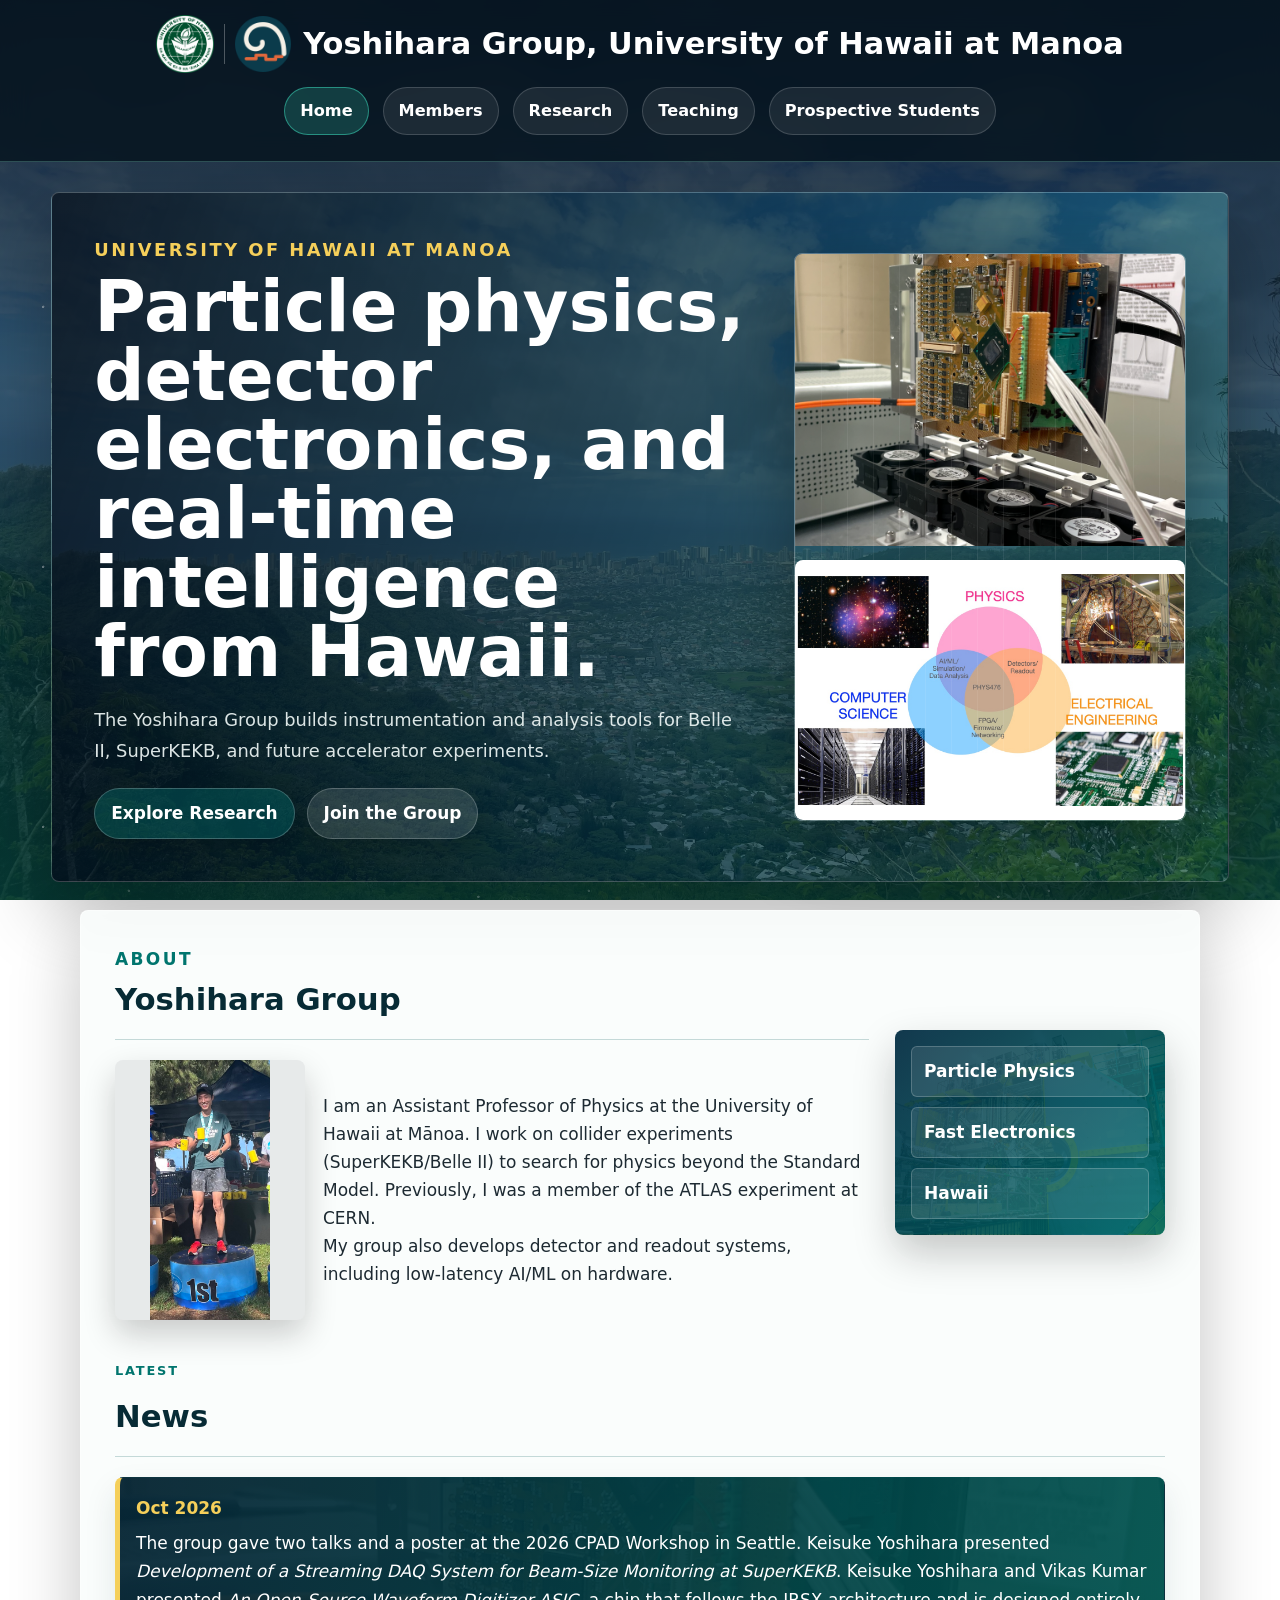
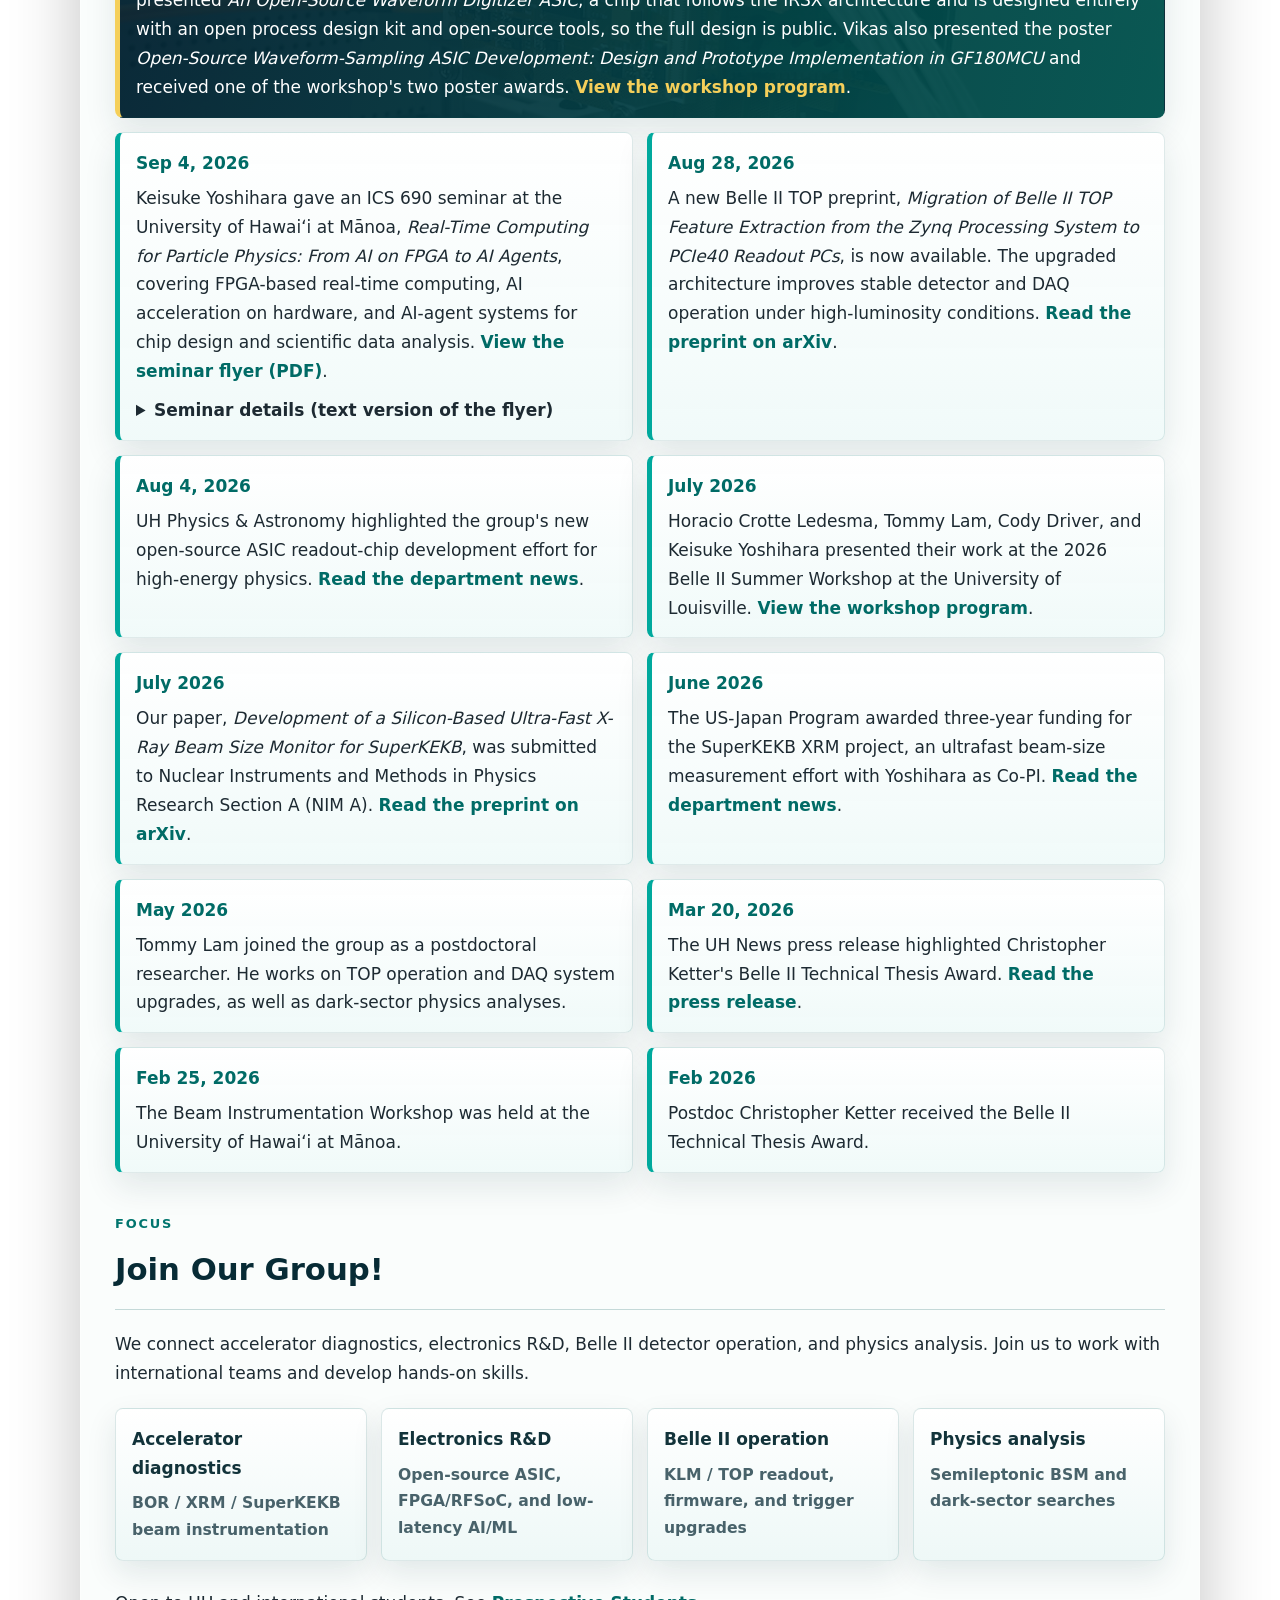
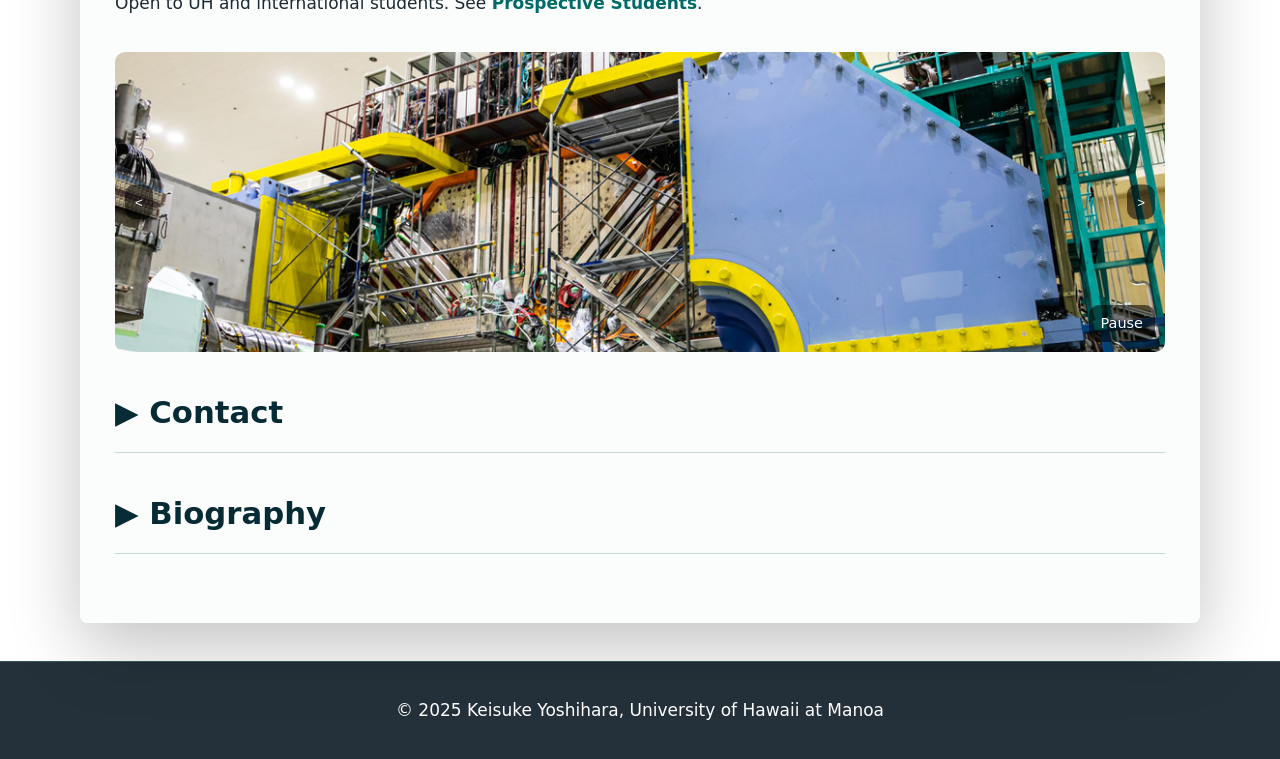
==== index.html @ 0fdafde4 "Add CPAD 2026 news: SiXRM DAQ talk, open-source ASIC talk, poster award Co-Authored-By: Claude Opus " ====
<!DOCTYPE html>
<html lang="en">
<head>
    <meta charset="UTF-8">
    <title>Yoshihara Group, University of Hawaii at Manoa</title>
    <link rel="icon" type="image/png" href="figures/yoshihara-group-logo.png">
    <link rel="stylesheet" href="style.css?v=20260901">
    <script src="script.js" defer></script>
    <meta name="viewport" content="width=device-width, initial-scale=1.0">
</head>
<body>
    <header>
        <div class="header-content">
            <div class="header-logos">
                <img src="figures/UHlogo.png" alt="University of Hawaii logo" class="logo uh-logo">
                <span class="logo-divider" aria-hidden="true"></span>
                <img src="figures/yoshihara-group-logo.png" alt="Yoshihara Group logo" class="logo group-logo">
            </div>
            <h1>Yoshihara Group, University of Hawaii at Manoa</h1>
        </div>
        <nav>
            <ul>
                <li><a href="index.html" class="active">Home</a></li>
                <li><a href="member.html">Members</a></li>
                <li><a href="research.html">Research</a></li>
                <li><a href="teaching.html">Teaching</a></li>
                <li><a href="prospective.html">Prospective Students</a></li>
            </ul>
        </nav>
    </header>

    <section class="hero">
        <div class="hero-copy">
            <p class="eyebrow">University of Hawaii at Manoa</p>
            <h2>Particle physics, detector electronics, and real-time intelligence from Hawaii.</h2>
            <p>
                The Yoshihara Group builds instrumentation and analysis tools for Belle II, SuperKEKB,
                and future accelerator experiments.
            </p>
            <div class="hero-actions">
                <a href="research.html">Explore Research</a>
                <a href="prospective.html">Join the Group</a>
            </div>
        </div>
        <div class="hero-media">
            <img src="figures/topbs.png" alt="TOP detector electronics board stack">
            <div class="hero-research-area">
                <img src="figures/research_area.jpg" alt="Research areas connecting physics, computer science, and electrical engineering">
            </div>
        </div>
    </section>

    <main>
        <!-- About Me -->
        <section id="intro" class="split-section">
            <div>
                <p class="section-kicker">About</p>
                <h2>Yoshihara Group</h2>
                <div class="about-content">
                    <img src="figures/running_photo.jpg" alt="Keisuke Yoshihara after a race in Hawaii" class="about-photo about-photo-tall">
                    <div class="about-text">
                        <p>I am an Assistant Professor of Physics at the University of Hawaii at Mānoa.
                        I work on collider experiments (SuperKEKB/Belle II) to search for physics beyond
                        the Standard Model. Previously, I was a member of the ATLAS experiment at CERN.
                        </p>
                        <p>My group also develops detector and readout systems,
                        including low-latency AI/ML on hardware.
                        </p>
                    </div>
                </div>
            </div>
            <div class="signal-panel">
                <span>Particle Physics</span>
                <span>Fast Electronics</span>
                <span>Hawaii</span>
            </div>
        </section>

	<!-- News -->
	<section id="news" class="feature-section">
	    <p class="section-kicker">Latest</p>
	    <h2>News</h2>
	    <ul class="news-list">
		<li>
		    <span class="news-date">Oct 2026</span>
		    The group gave two talks and a poster at the 2026 CPAD Workshop in Seattle. Keisuke Yoshihara presented <em>Development of a Streaming DAQ System for Beam-Size Monitoring at SuperKEKB</em>. Keisuke Yoshihara and Vikas Kumar presented <em>An Open-Source Waveform Digitizer ASIC</em>, a chip that follows the IRSX architecture and is designed entirely with an open process design kit and open-source tools, so the full design is public. Vikas also presented the poster <em>Open-Source Waveform-Sampling ASIC Development: Design and Prototype Implementation in GF180MCU</em> and received one of the workshop's two poster awards.
		    <a href="https://indico.global/event/17230/" target="_blank" rel="noopener">View the workshop program</a>.
		</li>
		<li>
		    <span class="news-date">Sep 4, 2026</span>
		    Keisuke Yoshihara gave an ICS 690 seminar at the University of Hawaiʻi at Mānoa, <em>Real-Time Computing for Particle Physics: From AI on FPGA to AI Agents</em>, covering FPGA-based real-time computing, AI acceleration on hardware, and AI-agent systems for chip design and scientific data analysis.
		    <a href="documents/ICS690_Seminar_Flyer_20260904.pdf">View the seminar flyer (PDF)</a>.
		    <details class="text-version">
		        <summary>Seminar details (text version of the flyer)</summary>
		        <p><strong>ICS 690 Seminar, Information &amp; Computer Sciences</strong><br>
		        Friday, September 4, 2026, 12:30&ndash;1:30 PM, AgSci 220</p>
		        <p><strong>Speaker:</strong> Keisuke Yoshihara, Assistant Professor, Physics &amp; Astronomy, University of Hawaiʻi at Mānoa. Ph.D., University of Tokyo. Currently working on SuperKEKB/Belle II; previously worked on the LHC-ATLAS experiment at CERN.</p>
		        <p><strong>Abstract:</strong> Modern particle physics experiments are among the world&rsquo;s most demanding computing systems, processing enormous data streams in real time. Experiments such as Belle II require detector information to be analyzed within only a few microseconds for event triggering and data acquisition. This seminar introduces the computing challenges behind modern collider experiments and presents recent developments in FPGA-based real-time computing, AI acceleration on hardware, and AI-agent systems for chip design and scientific data analysis. The talk will also highlight opportunities for interdisciplinary collaboration between computer science and experimental physics through research and education at UH.</p>
		        <p><strong>Research themes:</strong> real-time systems, FPGA acceleration, AI agents, scientific data.</p>
		    </details>
		</li>
		<li>
		    <span class="news-date">Aug 28, 2026</span>
		    A new Belle II TOP preprint, <em>Migration of Belle II TOP Feature Extraction from the Zynq Processing System to PCIe40 Readout PCs</em>, is now available. The upgraded architecture improves stable detector and DAQ operation under high-luminosity conditions.
		    <a href="https://arxiv.org/abs/2608.27814" target="_blank" rel="noopener">Read the preprint on arXiv</a>.
		</li>
		<li>
		    <span class="news-date">Aug 4, 2026</span>
		    UH Physics &amp; Astronomy highlighted the group's new open-source ASIC readout-chip development effort for high-energy physics.
		    <a href="https://www.phys.hawaii.edu/professor-keisuke-yoshihara-launches-open-source-asic-readout-chip-development-effort-for-high-energy-physics/">Read the department news</a>.
		</li>
		<li>
		    <span class="news-date">July 2026</span>
		    Horacio Crotte Ledesma, Tommy Lam, Cody Driver, and Keisuke Yoshihara presented their work at the 2026 Belle II Summer Workshop at the University of Louisville.
		    <a href="https://indico.belle2.org/event/17870/">View the workshop program</a>.
		</li>
		<li>
		    <span class="news-date">July 2026</span>
		    Our paper, <em>Development of a Silicon-Based Ultra-Fast X-Ray Beam Size Monitor for SuperKEKB</em>, was submitted to Nuclear Instruments and Methods in Physics Research Section A (NIM A).
		    <a href="https://arxiv.org/abs/2607.08205v1">Read the preprint on arXiv</a>.
		</li>
		<!--
		<li>
		    <span class="news-date">May 2026</span>
		    The group received research funding for open-source ASIC R&amp;D in FY2026.
		</li>
		-->
		<li>
		    <span class="news-date">June 2026</span>
		    The US-Japan Program awarded three-year funding for the SuperKEKB XRM project, an ultrafast beam-size measurement effort with Yoshihara as Co-PI.
		    <a href="https://www.phys.hawaii.edu/uhm-physicists-contribute-to-us-japan-project-to-advance-accelerator-diagnostics/">Read the department news</a>.
		</li>
		<li>
		    <span class="news-date">May 2026</span>
		    Tommy Lam joined the group as a postdoctoral researcher. He works on TOP operation and DAQ system upgrades, as well as dark-sector physics analyses.
		</li>
		<li>
		    <span class="news-date">Mar 20, 2026</span>
		    The UH News press release highlighted Christopher Ketter's Belle II Technical Thesis Award.
		    <a href="https://www.hawaii.edu/news/2026/03/20/ketter-physics-honor/">Read the press release</a>.
		</li>
		<li>
		    <span class="news-date">Feb 25, 2026</span>
		    The Beam Instrumentation Workshop was held at the University of Hawaiʻi at Mānoa.
		</li>
		<li>
		    <span class="news-date">Feb 2026</span>
		    Postdoc Christopher Ketter received the Belle II Technical Thesis Award.
		</li>
	    </ul>
	</section>

        <!-- Lab Overview -->
        <section id="lab-overview" class="feature-section">
            <p class="section-kicker">Focus</p>
            <h2>Join Our Group!</h2>
            <p>We connect accelerator diagnostics, electronics R&amp;D, Belle II detector operation,
            and physics analysis. Join us to work with international teams and develop hands-on skills.
            </p>
            <ul class="focus-grid">
                <li><strong>Accelerator diagnostics</strong><span>BOR / XRM / SuperKEKB beam instrumentation</span></li>
                <li><strong>Electronics R&amp;D</strong><span>Open-source ASIC, FPGA/RFSoC, and low-latency AI/ML</span></li>
                <li><strong>Belle II operation</strong><span>KLM / TOP readout, firmware, and trigger upgrades</span></li>
                <li><strong>Physics analysis</strong><span>Semileptonic BSM and dark-sector searches</span></li>
            </ul>
            <p>
                Open to UH and international students. See <a href="prospective.html">Prospective Students</a>.
            </p>
        </section>

        <!-- Carousel (optional, for visual appeal) -->
        <div class="carousel">
            <button type="button" class="arrow-left" aria-label="Previous image"><span aria-hidden="true">&lt;</span></button>
            <img src="figures/belle2.jpeg" alt="Belle II Detector" class="carousel-img active">
            <img src="figures/collimator.jpeg" alt="Beam Collimator at SuperKEKB" class="carousel-img">
            <img src="figures/topbs.png" alt="TOP Detector Board-Stack" class="carousel-img">
            <button type="button" class="arrow-right" aria-label="Next image"><span aria-hidden="true">&gt;</span></button>
            <button type="button" class="carousel-pause" aria-label="Pause slideshow">Pause</button>
        </div>

        <!-- Contact -->
        <section id="contact">
            <h2><button type="button" class="section-toggle" aria-expanded="false" aria-controls="contact-content" onclick="toggleSection('contact-content', this)"><span class="toggle-arrow" aria-hidden="true">▶</span> Contact</button></h2>
            <div id="contact-content" style="display: none;">
                <ul>
                    <li>Email: kyoshiha _at_ hawaii.edu</li>
                    <li>Office: 2505 Correa Rd, WAT229, Honolulu, HI 96822</li>
                    <li>Phone: (808) 956 2941</li>
                </ul>
            </div>
        </section>

        <!-- Biography -->
        <section id="bio">
            <h2><button type="button" class="section-toggle" aria-expanded="false" aria-controls="bio-content" onclick="toggleSection('bio-content', this)"><span class="toggle-arrow" aria-hidden="true">▶</span> Biography</button></h2>
            <div id="bio-content" class="bio-content" style="display: none;">
                <ul>
                    <li>
                        <strong>Education:</strong>
                        <ul>
                            <li>Doctor of Philosophy, Physics, The University of Tokyo, 04/2011 - 09/2014 <br>
                                Thesis: "Measurement of the Higgs boson couplings using the WW∗ → lνlν final state."
                                <a href="https://inspirehep.net/authors/1074143">More on INSPIRE-HEP</a>
                            </li>
                        </ul>
                    </li>
                    <li>
                        <strong>Professional Experience:</strong>
                        <ul>
                            <li>・ Assistant Professor, University of Hawai’i at Mānoa, 05/2024 - present</li>
                            <li>・ Data Science Consultant, Accenture, 05/2023 - 03/2024</li>
                            <li>・ Designated Associate Professor, Nagoya University KMI, 04/2021 - 04/2023</li>
                            <li>・ Postdoctoral Fellow, Physics, Iowa State University, 10/2019 - 03/2021</li>
                            <li>・ Postdoctoral Fellow, Physics, University of Pennsylvania, 10/2014 - 09/2019</li>
                        </ul>
                    </li>
                    <li>
                        <strong>Awards:</strong>
                        <ul>
                            <li>・ ATLAS Outstanding Achievement Award, ATLAS, 01/2021</li>
                            <li>・ Young Scientist Award of the Physical Society of Japan, JPS, 03/2016</li>
                            <li>・ Incentive Award of the Japan Association of High Energy Physicists, JAHEP, 10/2015</li>
                        </ul>
                    </li>
                    <li>
                        <strong>Leadership:</strong>
                        <ul>
                            <li>・ US Belle II Level-2 Manager (TOP Detector), 07/2025 - Present</li>
                            <li>・ US Belle II Executive Committee Member, 01/2025 - Present</li>
                            <li>・ Belle II Upgrade WG Coordinator of Outer Detector Sub-group, 09/2022 - 04/2023</li>
                            <li>・ Belle II (deputy) Run Coordinator, 05/2020 - 04/2023</li>
                            <li>・ Belle II KLM (deputy) Run Coordinator, 02/2020 - 03/2021</li>
                            <li>・ ATLAS SUSY Background Forum Convener, 10/2017 - 09/2019</li>
                            <li>・ ATLAS TRT DAQ Operation Leader, 04/2017 - 03/2019</li>
                        </ul>
                    </li>
                </ul>
            </div>
        </section>

    </main>

    <footer>
        <p>&copy; 2025 Keisuke Yoshihara, University of Hawaii at Manoa</p>
    </footer>

</body>
</html>
---- style.css ----
/* =========================
   Global
========================= */
*,
*::before,
*::after {
    box-sizing: border-box;
}

body {
    font-family: -apple-system, BlinkMacSystemFont, "Segoe UI", system-ui, sans-serif;
    font-size: 17px;
    margin: 0;
    padding: 0;
    line-height: 1.7;
    background:
        linear-gradient(180deg, rgba(6, 18, 34, 0.90) 0%, rgba(7, 38, 54, 0.66) 44%, rgba(8, 67, 61, 0.82) 100%),
        url('figures/honolulu.jpg');
    background-size: cover;
    background-attachment: fixed;
    background-position: center;
    color: #1d2a32;
}

body::before {
    content: "";
    position: fixed;
    inset: 0;
    pointer-events: none;
    background-image:
        radial-gradient(circle at 12% 18%, rgba(255,255,255,0.72) 0 1px, transparent 1.5px),
        radial-gradient(circle at 74% 12%, rgba(255,255,255,0.58) 0 1px, transparent 1.5px),
        radial-gradient(circle at 92% 36%, rgba(255,255,255,0.52) 0 1px, transparent 1.5px),
        radial-gradient(circle at 28% 62%, rgba(255,255,255,0.42) 0 1px, transparent 1.5px);
    background-size: 360px 260px, 420px 320px, 520px 380px, 460px 340px;
    opacity: 0.55;
    z-index: -1;
}

header {
    background: rgba(6, 21, 31, 0.84);
    color: white;
    text-align: center;
    padding: 0.9em 4vw 1.05em;
    border-bottom: 1px solid rgba(137, 221, 205, 0.28);
    backdrop-filter: blur(14px);
}

.header-content {
    display: flex;
    align-items: center;
    justify-content: center;
    gap: 12px;
}

.header-logos {
    display: flex;
    align-items: center;
    gap: 10px;
    flex: 0 0 auto;
}

header h1 {
    margin: 0;
    font-size: clamp(1.25rem, 2.4vw, 1.9rem);
    font-weight: 680;
    letter-spacing: 0;
}

header .logo {
    width: 58px;
    height: 58px;
    object-fit: contain;
    margin-bottom: 0;
}

header .group-logo {
    width: 56px;
    height: 56px;
}

.logo-divider {
    width: 1px;
    height: 40px;
    background: rgba(255, 255, 255, 0.28);
}

/* Nav */
nav ul {
    list-style: none;
    padding: 0;
    margin: 14px 0 0 0;
    display: flex;
    justify-content: center;
    gap: 14px;
    flex-wrap: wrap;
}

nav ul li a {
    display: inline-block;
    padding: 9px 15px;
    background-color: rgba(255,255,255,0.08);
    color: white;
    text-decoration: none;
    font-weight: 650;
    border-radius: 999px;
    border: 1px solid rgba(255,255,255,0.16);
    transition: all 0.25s ease;
    font-size: 0.95em;
}

nav ul li a.active {
    background-color: rgba(59, 212, 184, 0.20);
    border-color: rgba(59, 212, 184, 0.54);
}

nav ul li a:hover {
    background-color: rgba(255,255,255,0.16);
    transform: translateY(-2px);
}

/* Main */
main {
    margin: 28px auto 38px;
    width: min(1120px, 90%);
    background-color: rgba(250, 253, 252, 0.94);
    padding: clamp(22px, 3vw, 34px);
    border-radius: 8px;
    border: 1px solid rgba(255,255,255,0.44);
    box-shadow: 0 24px 70px rgba(0, 0, 0, 0.24);
    backdrop-filter: blur(8px);
}

section {
    margin-bottom: 2.0em;
}

section h2 {
    font-size: clamp(1.35em, 2.4vw, 1.9em);
    color: #072b35;
    border-bottom: 1px solid rgba(8, 91, 91, 0.22);
    padding-bottom: 0.45em;
    margin: 0 0 0.65em;
}

footer {
    text-align: center;
    padding: 1em 0;
    background-color: rgba(6, 21, 31, 0.88);
    color: white;
    border-top: 1px solid rgba(137, 221, 205, 0.22);
}

ul {
    list-style: none;
    padding-left: 0;
}

ul li {
    margin-bottom: 0.5em;
}

a {
    color: #006b66;
    text-decoration: none;
    font-weight: 700;
}

a:hover {
    text-decoration: underline;
}

/* =========================
   Carousel
========================= */
.carousel {
    position: relative;
    width: 100%;
    overflow: hidden;
    margin-bottom: 2.0em;
}

.carousel-img {
    display: none;
    width: 100%;
    max-height: 300px;
    object-fit: cover;
    object-position: 50% 30%;
    border-radius: 10px;
}

.carousel-img.active {
    display: block;
}

.arrow-left, .arrow-right {
    position: absolute;
    top: 50%;
    transform: translateY(-50%);
    background-color: rgba(0, 0, 0, 0.55);
    color: white;
    border: none;
    padding: 10px;
    cursor: pointer;
    z-index: 1000;
    border-radius: 10px;
}

.arrow-left { left: 10px; }

.carousel-pause {
    position: absolute;
    right: 10px;
    bottom: 10px;
    z-index: 1000;
    padding: 6px 12px;
    border: none;
    border-radius: 10px;
    background-color: rgba(0, 0, 0, 0.55);
    color: white;
    font: inherit;
    font-size: 0.85em;
    cursor: pointer;
}

.carousel-pause:hover {
    background-color: rgba(0, 0, 0, 0.82);
}
.arrow-right { right: 10px; }

.arrow-left:hover, .arrow-right:hover {
    background-color: rgba(0, 0, 0, 0.82);
}

/* =========================
   Top page
========================= */
.hero {
    width: min(1180px, 92%);
    min-height: 470px;
    margin: 30px auto 0;
    padding: clamp(24px, 4vw, 42px);
    display: grid;
    grid-template-columns: minmax(0, 1.2fr) minmax(280px, 0.72fr);
    gap: clamp(22px, 4vw, 48px);
    align-items: center;
    color: white;
    background:
        linear-gradient(110deg, rgba(3, 15, 27, 0.92), rgba(5, 43, 55, 0.76) 54%, rgba(4, 83, 79, 0.58)),
        url('figures/honolulu.jpg');
    background-size: cover;
    background-position: center;
    border: 1px solid rgba(255,255,255,0.22);
    border-radius: 8px;
    box-shadow: 0 26px 80px rgba(0,0,0,0.30);
}

.hero-copy h2 {
    margin: 0;
    max-width: 820px;
    font-size: clamp(2.35rem, 5.5vw, 4.45rem);
    line-height: 0.98;
    letter-spacing: 0;
    color: white;
    border: 0;
    padding: 0;
}

.hero-copy p {
    max-width: 680px;
    color: rgba(243, 251, 249, 0.90);
    font-size: 1.05em;
}

.eyebrow,
.section-kicker {
    margin: 0 0 8px;
    color: #00756e;
    font-size: 0.76em;
    font-weight: 800;
    letter-spacing: 0.14em;
    text-transform: uppercase;
}

.hero .eyebrow {
    color: #f5cf5a;
}

/* Kickers that sit on dark images keep a light color (contrast >= 4.5:1) */
.members-hero .section-kicker,
.prospective-hero .section-kicker {
    color: #f5cf5a;
}

.prospective-hero .section-kicker {
    text-shadow: 0 1px 3px rgba(0, 0, 0, 0.75);
}

.hero-actions {
    display: flex;
    flex-wrap: wrap;
    gap: 12px;
    margin-top: 22px;
}

.hero-actions a {
    color: white;
    padding: 10px 16px;
    border-radius: 999px;
    border: 1px solid rgba(255,255,255,0.22);
    background: rgba(0, 169, 157, 0.24);
    box-shadow: 0 12px 30px rgba(0,0,0,0.18);
}

.hero-actions a + a {
    background: rgba(255,255,255,0.12);
}

.hero-media {
    position: relative;
    border-radius: 8px;
    overflow: hidden;
    border: 1px solid rgba(255,255,255,0.28);
    box-shadow: 0 28px 80px rgba(0,0,0,0.36);
    max-width: 460px;
    justify-self: end;
}

.hero-media::after {
    content: "";
    position: absolute;
    inset: 0;
    background:
        linear-gradient(120deg, rgba(0, 169, 157, 0.32), transparent 40%),
        repeating-linear-gradient(90deg, rgba(255,255,255,0.14) 0 1px, transparent 1px 26px);
    mix-blend-mode: screen;
    opacity: 0.45;
}

.hero-media img {
    display: block;
    width: 100%;
    aspect-ratio: 4 / 3;
    object-fit: cover;
}

.split-section {
    display: grid;
    grid-template-columns: minmax(0, 1fr) 270px;
    gap: 26px;
    align-items: center;
}

.hero-research-area {
    margin-top: 14px;
}

.hero-research-area img {
    display: block;
    width: 100%;
    max-height: 260px;
    object-fit: contain;
    background: white;
    border: 1px solid rgba(255,255,255,0.24);
    border-radius: 8px;
    box-shadow: 0 18px 44px rgba(0,0,0,0.28);
}

#intro .about-content {
    display: flex;
    align-items: center;
    gap: 18px;
    margin-top: 18px;
}

#intro .about-photo {
    width: 190px;
    height: 260px;
    object-fit: cover;
    border-radius: 8px;
    box-shadow: 0 14px 32px rgba(0, 0, 0, 0.20);
}

#intro .about-photo-tall {
    object-fit: contain;
    object-position: center;
    background: rgba(6, 21, 31, 0.08);
}

#intro .about-text { flex: 1; }

#intro p {
    margin: 0;
    line-height: 1.65;
    font-size: 1em;
}

#lab-overview ul li {
    color: #12333a;
    font-weight: bold;
}

.signal-panel {
    display: grid;
    gap: 10px;
    padding: 16px;
    color: white;
    background:
        linear-gradient(135deg, rgba(5, 47, 70, 0.94), rgba(0, 112, 107, 0.88)),
        url('figures/belle2.jpeg');
    background-size: cover;
    background-position: center;
    border-radius: 8px;
    box-shadow: 0 18px 42px rgba(0,0,0,0.22);
}

.signal-panel span {
    padding: 10px 12px;
    border: 1px solid rgba(255,255,255,0.20);
    background: rgba(255,255,255,0.10);
    border-radius: 6px;
    font-weight: 800;
}

.feature-section {
    padding-top: 6px;
}

.focus-grid {
    display: grid;
    grid-template-columns: repeat(4, minmax(0, 1fr));
    gap: 14px;
    margin: 20px 0;
}

.focus-grid li {
    padding: 16px;
    min-height: 110px;
    background: linear-gradient(180deg, #ffffff, #eef8f7);
    border: 1px solid rgba(8, 91, 91, 0.14);
    border-radius: 8px;
    box-shadow: 0 12px 30px rgba(10, 45, 55, 0.10);
}

.focus-grid strong,
.focus-grid span {
    display: block;
}

.focus-grid span {
    margin-top: 8px;
    color: #48626a;
    font-size: 0.92em;
}

/* =========================
   News section
========================= */

.news-list{
    margin-top: 16px;
    padding-left: 0;
    display: grid;
    grid-template-columns: repeat(2, minmax(0, 1fr));
    gap: 14px;
}

.news-list li{
    margin-bottom: 0;
    padding: 16px 16px 15px;
    background:
        linear-gradient(180deg, rgba(255,255,255,0.98), rgba(240,250,249,0.96));
    border: 1px solid rgba(8, 91, 91, 0.13);
    border-left: 5px solid #00a99d;
    border-radius: 8px;
    list-style: none;
    box-shadow: 0 14px 32px rgba(10, 45, 55, 0.10);
}

.news-list li:first-child {
    grid-column: 1 / -1;
    background:
        linear-gradient(100deg, rgba(6, 38, 54, 0.95), rgba(0, 84, 80, 0.94)),
        url('figures/topbs.png');
    background-size: cover;
    background-position: center;
    color: white;
    border-left-color: #f5cf5a;
}

.news-list li:first-child .news-date,
.news-list li:first-child a {
    color: #f5cf5a;
}

.news-date{
    display: block;
    font-weight: bold;
    color: #006b66;
    margin: 0 0 6px;
}

/* =========================
   Research page
========================= */
.research-lede {
    max-width: 820px;
    margin: 0 0 22px;
    color: #405962;
    font-size: 1.03em;
}

.research-grid {
    display: grid;
    grid-template-columns: repeat(2, minmax(0, 1fr));
    gap: 16px;
}

.research-card {
    display: flex;
    flex-direction: column;
    justify-content: space-between;
    min-height: 360px;
    padding: 18px;
    background:
        linear-gradient(180deg, rgba(255,255,255,0.98), rgba(239,249,248,0.96));
    border: 1px solid rgba(8, 91, 91, 0.14);
    border-radius: 8px;
    box-shadow: 0 14px 34px rgba(10, 45, 55, 0.10);
}

.research-card-feature {
    grid-column: 1 / -1;
    min-height: 260px;
    color: white;
    background:
        linear-gradient(110deg, rgba(5, 23, 38, 0.94), rgba(0, 112, 107, 0.78)),
        url('figures/collimator.jpeg');
    background-size: cover;
    background-position: center;
    border-color: rgba(255,255,255,0.18);
}

.research-card-image {
    width: 100%;
    height: 165px;
    object-fit: cover;
    object-position: center;
    border-radius: 6px;
    margin-bottom: 15px;
    border: 1px solid rgba(8, 91, 91, 0.12);
    background: #eef5f4;
}

.research-card-feature .research-card-image {
    height: 210px;
    object-fit: contain;
    background: rgba(0,0,0,0.42);
    border-color: rgba(255,255,255,0.18);
}

.research-card-image-pair {
    display: grid;
    grid-template-columns: 1.25fr 1fr;
    gap: 12px;
    margin-bottom: 15px;
}

.research-card-image-pair .research-card-image {
    margin-bottom: 0;
}

.research-card h3 {
    margin: 4px 0 10px;
    color: #092d37;
    font-size: 1.32em;
    line-height: 1.18;
}

.research-card p {
    margin: 0;
    color: #405962;
}

.research-note {
    margin-top: 10px;
    padding: 10px 12px;
    border-left: 3px solid rgba(245, 207, 90, 0.86);
    background: rgba(255,255,255,0.11);
    border-radius: 0 6px 6px 0;
    font-size: 0.92em;
}

.research-card-feature h3,
.research-card-feature p {
    color: white;
    max-width: 760px;
}

.research-date {
    color: #00756e;
    font-size: 0.75em;
    font-weight: 850;
    letter-spacing: 0.12em;
    text-transform: uppercase;
}

.research-card-feature .research-date {
    color: #f5cf5a;
}

.research-links {
    display: flex;
    flex-wrap: wrap;
    gap: 8px;
    margin-top: 18px;
}

.research-links a {
    display: inline-flex;
    align-items: center;
    padding: 7px 10px;
    color: #006b66;
    background: rgba(0, 169, 157, 0.10);
    border: 1px solid rgba(0, 169, 157, 0.22);
    border-radius: 999px;
    font-size: 0.86em;
    line-height: 1.2;
}

.research-card-feature .research-links a {
    color: white;
    background: rgba(255,255,255,0.12);
    border-color: rgba(255,255,255,0.24);
}

.gallery-grid {
    display: grid;
    grid-template-columns: repeat(3, minmax(0, 1fr));
    gap: 14px;
}

.gallery-grid figure {
    margin: 0;
    overflow: hidden;
    background: rgba(255,255,255,0.96);
    border: 1px solid rgba(8, 91, 91, 0.14);
    border-radius: 8px;
    box-shadow: 0 14px 32px rgba(10, 45, 55, 0.10);
}

.gallery-grid img {
    display: block;
    width: 100%;
    height: 190px;
    object-fit: cover;
}

.gallery-grid figcaption {
    padding: 10px 12px 12px;
    color: #12333a;
    font-size: 0.88em;
    font-weight: 750;
}

/* =========================
   Teaching page
========================= */
.teaching-course {
    margin-bottom: 22px;
    padding: 18px;
    background: rgba(255,255,255,0.96);
    border: 1px solid rgba(8, 91, 91, 0.14);
    border-radius: 8px;
    box-shadow: 0 14px 32px rgba(10, 45, 55, 0.10);
}

.teaching-course h3 {
    margin: 0 0 4px;
    color: #092d37;
    font-size: 1.32em;
}

.teaching-gallery,
.flyer-grid {
    display: grid;
    grid-template-columns: repeat(2, minmax(0, 1fr));
    gap: 14px;
    margin-top: 16px;
}

.teaching-gallery {
    grid-template-columns: minmax(0, 1fr);
    max-width: 680px;
}

.teaching-gallery figure {
    margin: 0;
    overflow: hidden;
    background: #fff;
    border: 1px solid rgba(8, 91, 91, 0.14);
    border-radius: 8px;
}

.teaching-gallery img {
    display: block;
    width: 100%;
    height: 220px;
    object-fit: contain;
    background: #fff;
}

.teaching-gallery figcaption {
    padding: 10px 12px 12px;
    color: #12333a;
    font-size: 0.88em;
    font-weight: 750;
}

.flyer-grid iframe {
    width: 100%;
    height: 400px;
    border: 1px solid rgba(8, 91, 91, 0.14);
    border-radius: 8px;
    background: white;
}

/* =========================
   Prospective page
========================= */
.prospective-hero {
    position: relative;
    min-height: 320px;
    margin-bottom: 24px;
    overflow: hidden;
    border-radius: 8px;
    border: 1px solid rgba(8, 91, 91, 0.14);
    box-shadow: 0 18px 44px rgba(10, 45, 55, 0.16);
}

.prospective-hero img {
    display: block;
    width: 100%;
    height: 320px;
    object-fit: cover;
    object-position: center;
}

.prospective-hero::after {
    content: "";
    position: absolute;
    inset: 0;
    background: linear-gradient(90deg, rgba(3, 15, 27, 0.72), rgba(3, 15, 27, 0.16));
}

.prospective-hero div {
    position: absolute;
    left: clamp(20px, 4vw, 42px);
    bottom: clamp(20px, 4vw, 38px);
    z-index: 1;
    max-width: 680px;
}

.prospective-hero h2 {
    margin: 0;
    color: white;
    border: 0;
    padding: 0;
    font-size: clamp(2rem, 5vw, 3.5rem);
}

/* =========================
   Biography
========================= */
.bio-content {
    display: flex;
    flex-direction: column;
    align-items: center;
    gap: 18px;
}

.bio-photo {
    width: min(520px, 100%);
    border-radius: 15px;
    margin-bottom: 6px;
}

.bio-details {
    width: 100%;
    max-width: 860px;
    text-align: left;
    line-height: 1.65;
}

.bio-details ul {
    list-style: none;
    padding: 0;
}

/* =========================
   Past members cards
========================= */
.member-list {
    display: grid;
    grid-template-columns: repeat(auto-fit, minmax(300px, 1fr));
    gap: 18px;
    margin-top: 18px;
}

.member {
    background: rgba(255,255,255,0.86);          /* Currentとトーン統一 */
    border: 1px solid rgba(0,0,0,0.08);
    padding: 15px;
    border-radius: 16px;
    box-shadow: 0 10px 28px rgba(0,0,0,0.10);
    text-align: center;
}

/* =========================
   Tags
========================= */
.tag{
    display:inline-flex;
    align-items:center;
    padding: 4px 10px;
    font-size: 12px;
    border-radius: 999px;
    border: 1px solid rgba(0,0,0,0.10);
    background: rgba(255,255,255,0.95);
    white-space: nowrap;
}

/* Color accents */
.tag-top  { border-color: rgba(0,110,255,0.28); }
.tag-klm  { border-color: rgba(255,140,0,0.28); }
.tag-beam { border-color: rgba(0,160,120,0.28); }
.tag-elec { border-color: rgba(140,90,255,0.28); }
.tag-pi   { border-color: rgba(20,20,20,0.24); }
.tag-note { border-color: rgba(120,120,120,0.28); }

/* =========================
   Members page (readability-first)
========================= */
.members-hero {
    margin-bottom: 22px;
    padding: 24px;
    color: white;
    background:
        linear-gradient(110deg, rgba(5, 23, 38, 0.94), rgba(0, 112, 107, 0.76)),
        url('figures/belle2.jpeg');
    background-size: cover;
    background-position: center;
    border: 1px solid rgba(255,255,255,0.18);
    border-radius: 8px;
    box-shadow: 0 18px 44px rgba(10, 45, 55, 0.16);
}

.members-hero h2 {
    color: white;
    border: 0;
    padding: 0;
    margin-bottom: 8px;
}

.members-hero p:last-child {
    max-width: 760px;
    margin: 0;
    color: rgba(245, 252, 250, 0.88);
}

.members .members-wrap{
    display: grid;
    grid-template-columns: 1fr; /* 1カラム */
    gap: 18px;
}

.members-panel{
    background: rgba(255,255,255,0.96);
    border: 1px solid rgba(8, 91, 91, 0.14);
    border-radius: 8px;
    padding: 18px 18px 14px;
    box-shadow: 0 14px 34px rgba(10, 45, 55, 0.10);
    backdrop-filter: blur(6px);
}

.members-panel h3{
    margin: 0 0 12px 0;
    font-size: 1.35em;   /* ← section h2 と同じスケール */
    font-weight: 700;
    letter-spacing: 0.2px;
    color: #0c5f5a;
    padding-bottom: 10px;
    border-bottom: 2px solid rgba(12,95,90,0.22);
}

/* Table wrapper */
.people-table-wrap{
    width: 100%;
    overflow-x: auto;
    -webkit-overflow-scrolling: touch;
    border-radius: 8px;
}

/* Table */
.member-table{
    width: 100%;
    border-collapse: separate;
    border-spacing: 0;
    table-layout: fixed; /* 長文でも列が暴れない */
    background: rgba(255,255,255,0.98);
    border: 1px solid rgba(0,0,0,0.10);
    border-radius: 8px;
    overflow: hidden;
}

/* （任意）列幅を固定したい場合：thにclassを付けた時だけ効く */
.member-table .w-name  { width: 24%; }
.member-table .w-role  { width: 24%; }
.member-table .w-theme { width: 22%; }
.member-table .w-note  { width: 30%; }

.member-table thead th{
    text-align: left;
    padding: 12px 12px;
    font-size: 13px;
    font-weight: 800;
    color: #0c5f5a;
    background: rgba(245, 250, 250, 1);
    border-bottom: 2px solid rgba(12,95,90,0.20);
    position: sticky;
    top: 0;
    z-index: 1;
    white-space: nowrap;
}

.member-table tbody td{
    padding: 12px 12px;
    font-size: 13.5px;
    border-bottom: 1px solid rgba(0,0,0,0.08);
    vertical-align: top;

    /* 長文対策 */
    white-space: normal;
    overflow-wrap: anywhere;
    word-break: break-word;
}

.member-table tbody tr:nth-child(even){
    background: rgba(0,0,0,0.02);
}

.member-table tbody tr:hover{
    background: rgba(12,95,90,0.06);
}

.member-table .col-name{
    font-weight: 800;
    font-size: 14px;
}

/* Tags inside table */
.member-table .tag{
    margin: 2px 6px 2px 0;
}

/* Mentor note */
.mentor-note{
    margin-top: 12px;
    padding-top: 10px;
    border-top: 1px dashed rgba(0,0,0,0.16);
    color: #444;
    font-size: 13px;
}

/* ===== Past Members: match Current Members panel style ===== */
.past-panel{
  margin-top: 14px;
}

/* Past members list inside panel: look like rows */
#past-members .member-list{
  display: grid;
  grid-template-columns: 1fr;
  gap: 10px;
  margin-top: 12px;
}

#past-members .member{
  text-align: left;
  padding: 14px 14px;
  border-radius: 8px;
  background: rgba(255,255,255,0.98);
  border: 1px solid rgba(0,0,0,0.08);
  box-shadow: none; /* panel側に影があるので、カード影は消す */
}

/* =========================
   Mobile
========================= */
@media (max-width: 900px) {
    body { font-size: 16px; }

    body::before {
        opacity: 0.38;
    }

    header .header-content{
        flex-direction: column;
        align-items: center;
        text-align: center;
    }

    header .logo {
        width: 52px;
        height: 52px;
    }

    header .group-logo {
        width: 50px;
        height: 50px;
    }

    nav ul{
        flex-direction: row;
        gap: 8px;
    }

    nav ul li a {
        padding: 8px 12px;
        font-size: 0.88em;
    }

    main{
        width: 92%;
        padding: 18px;
        border-radius: 8px;
        margin-top: 18px;
    }

    .hero {
        width: 92%;
        min-height: auto;
        grid-template-columns: 1fr;
        margin-top: 24px;
        gap: 20px;
    }

    .hero-copy h2 {
        font-size: clamp(2.1rem, 12vw, 3.2rem);
        line-height: 1.02;
    }

    .hero-media img {
        aspect-ratio: 16 / 10;
        max-height: 260px;
        object-position: 50% 42%;
    }

    .hero-media {
        max-width: none;
        justify-self: stretch;
    }

    .split-section {
        grid-template-columns: 1fr;
    }

    #intro .about-content{
        flex-direction: column;
        align-items: stretch;
    }

    #intro .about-photo{
        width: min(100%, 280px);
        height: auto;
        aspect-ratio: auto;
        margin-bottom: 0;
        align-self: center;
    }

    .focus-grid,
    .news-list,
    .research-grid,
    .gallery-grid {
        grid-template-columns: 1fr;
    }

    .news-list li:first-child,
    .research-card-feature {
        grid-column: auto;
    }

    .research-card,
    .research-card-feature {
        min-height: auto;
    }

    .research-card-image,
    .research-card-feature .research-card-image {
        height: 190px;
        object-fit: cover;
    }

    .research-card-image-pair {
        grid-template-columns: 1fr;
    }

    .gallery-grid img {
        height: 210px;
    }

    .prospective-hero,
    .prospective-hero img {
        min-height: 250px;
        height: 250px;
    }

    .teaching-gallery,
    .flyer-grid {
        grid-template-columns: 1fr;
    }

    .member-list{
        grid-template-columns: 1fr;
    }

    section h2{ font-size: 1.2em; }

    .members-hero {
        padding: 18px;
    }

    .members-panel {
        padding: 14px;
    }

    .people-table-wrap {
        overflow-x: visible;
    }

    .member-table,
    .member-table thead,
    .member-table tbody,
    .member-table tr,
    .member-table th,
    .member-table td {
        display: block;
        width: 100%;
    }

    .member-table {
        border: 0;
        background: transparent;
    }

    .member-table thead {
        display: none;
    }

    .member-table tbody tr {
        margin-bottom: 12px;
        padding: 14px;
        background: rgba(255,255,255,0.98);
        border: 1px solid rgba(8, 91, 91, 0.14);
        border-radius: 8px;
        box-shadow: 0 10px 24px rgba(10, 45, 55, 0.08);
    }

    .member-table tbody td {
        display: grid;
        grid-template-columns: 82px minmax(0, 1fr);
        gap: 10px;
        padding: 6px 0;
        border-bottom: 0;
        font-size: 0.94em;
    }

    .member-table tbody td:empty {
        display: none;
    }

    .member-table tbody td .tag {
        width: fit-content;
        max-width: 100%;
    }

    .member-table tbody td::before {
        color: #006b66;
        font-size: 0.74em;
        font-weight: 850;
        letter-spacing: 0.08em;
        text-transform: uppercase;
    }

    .member-table tbody td:nth-child(1)::before { content: "Name"; }
    .member-table tbody td:nth-child(2)::before { content: "Role"; }
    .member-table tbody td:nth-child(3)::before { content: "Theme"; }
    .member-table tbody td:nth-child(4)::before { content: "Note"; }

    .member-table .col-name {
        font-size: 1.05em;
    }
}


/* =========================
   Accessibility helpers
========================= */
/* Collapsible section headings: a real button inside the h2 (keyboard + screen reader) */
.section-toggle {
    margin: 0;
    padding: 0;
    border: 0;
    background: none;
    color: inherit;
    font: inherit;
    text-align: left;
    cursor: pointer;
}

.section-toggle:focus-visible,
.carousel-pause:focus-visible,
.arrow-left:focus-visible,
.arrow-right:focus-visible,
.text-version summary:focus-visible {
    outline: 3px solid #f5cf5a;
    outline-offset: 3px;
}

/* Text versions of PDF flyers */
.text-version {
    margin-top: 10px;
}

.text-version summary {
    cursor: pointer;
    font-weight: bold;
}

.text-version p,
.text-version ul {
    margin: 8px 0 0;
}
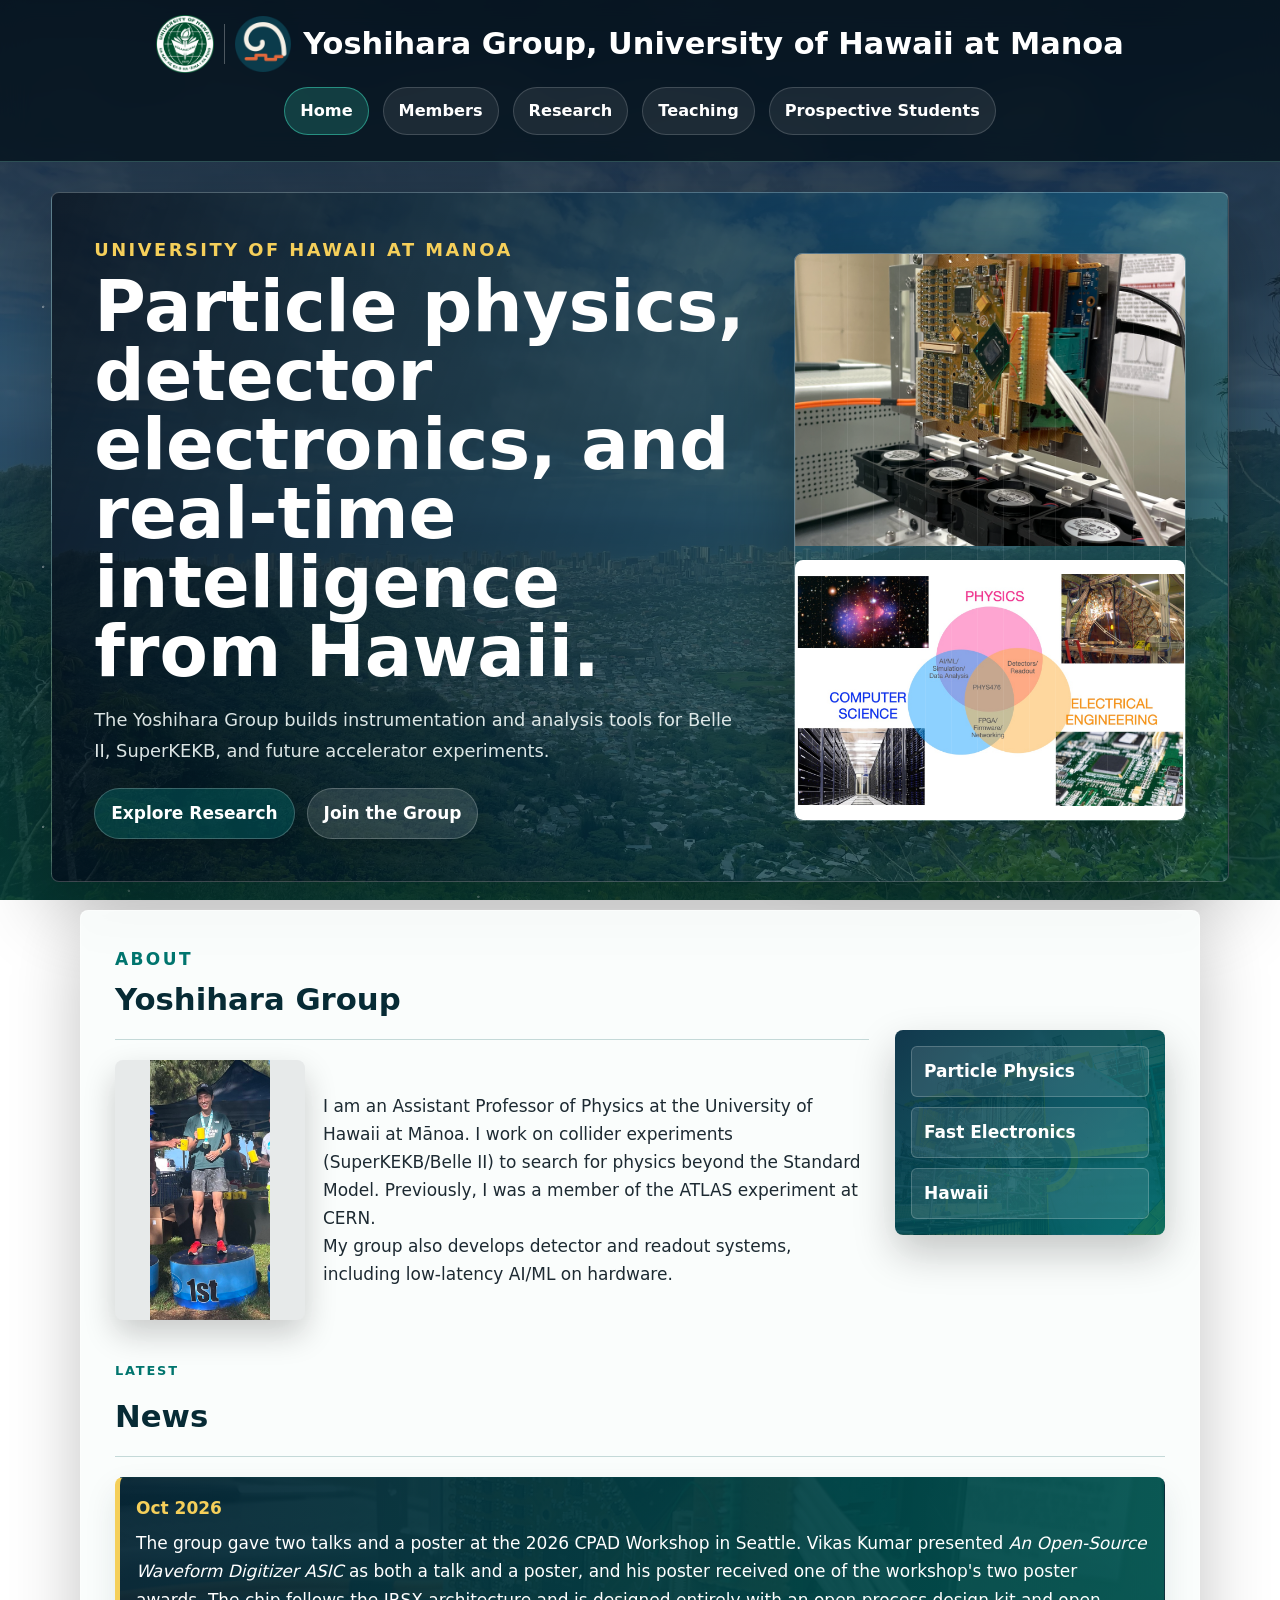
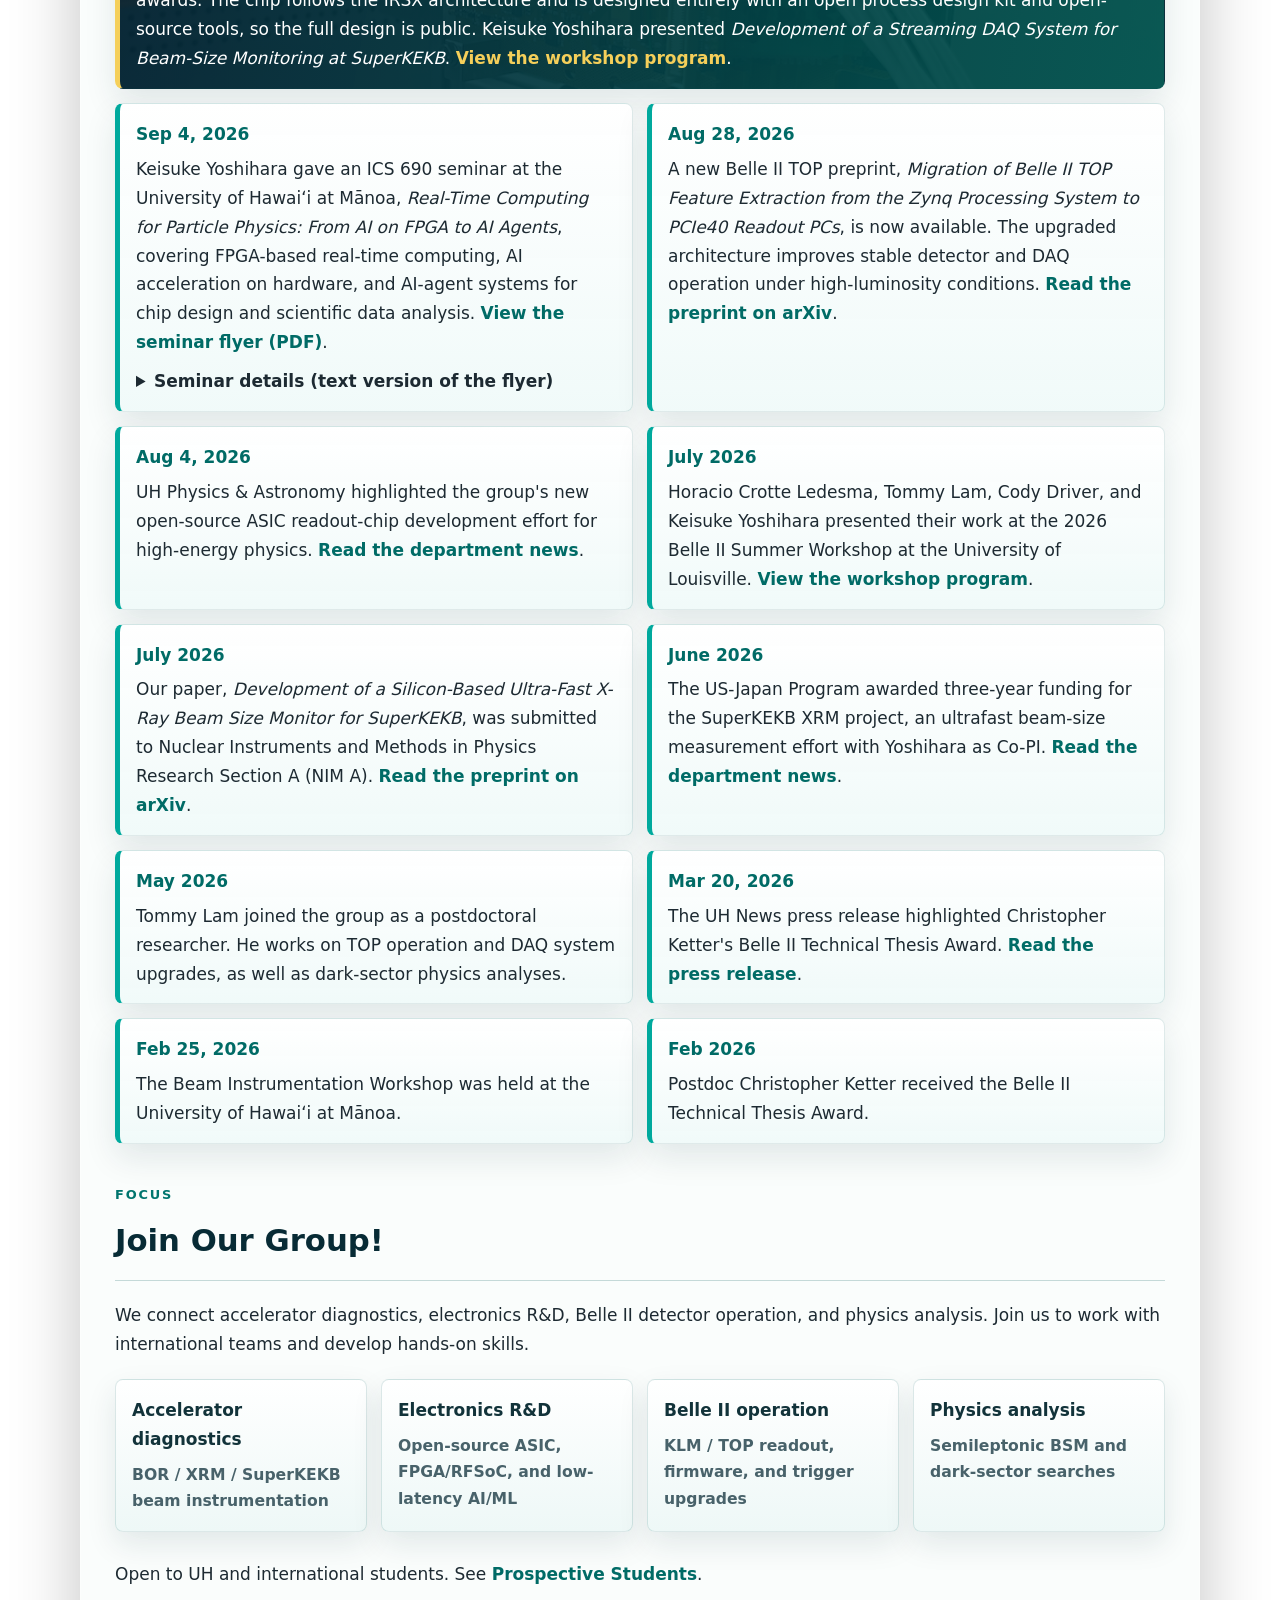
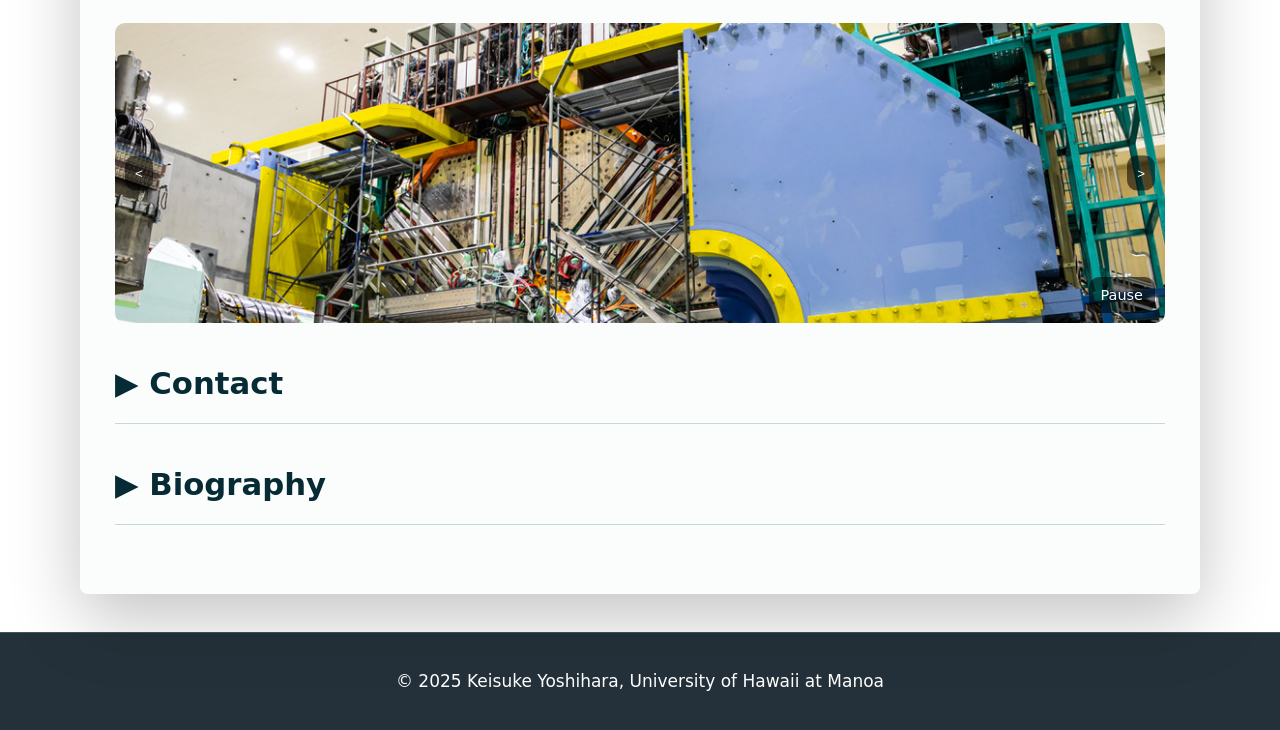
==== commit d5406752: "Reorganize research page: ASIC R&D, Beam Diagnosis, collimator studies; credit Vikas for CPAD ASIC t" ====
--- a/index.html
+++ b/index.html
@@ -83,7 +83,7 @@
 	    <ul class="news-list">
 		<li>
 		    <span class="news-date">Oct 2026</span>
-		    The group gave two talks and a poster at the 2026 CPAD Workshop in Seattle. Keisuke Yoshihara presented <em>Development of a Streaming DAQ System for Beam-Size Monitoring at SuperKEKB</em>. Keisuke Yoshihara and Vikas Kumar presented <em>An Open-Source Waveform Digitizer ASIC</em>, a chip that follows the IRSX architecture and is designed entirely with an open process design kit and open-source tools, so the full design is public. Vikas also presented the poster <em>Open-Source Waveform-Sampling ASIC Development: Design and Prototype Implementation in GF180MCU</em> and received one of the workshop's two poster awards.
+		    The group gave two talks and a poster at the 2026 CPAD Workshop in Seattle. Vikas Kumar presented <em>An Open-Source Waveform Digitizer ASIC</em> as both a talk and a poster, and his poster received one of the workshop's two poster awards. The chip follows the IRSX architecture and is designed entirely with an open process design kit and open-source tools, so the full design is public. Keisuke Yoshihara presented <em>Development of a Streaming DAQ System for Beam-Size Monitoring at SuperKEKB</em>.
 		    <a href="https://indico.global/event/17230/" target="_blank" rel="noopener">View the workshop program</a>.
 		</li>
 		<li>
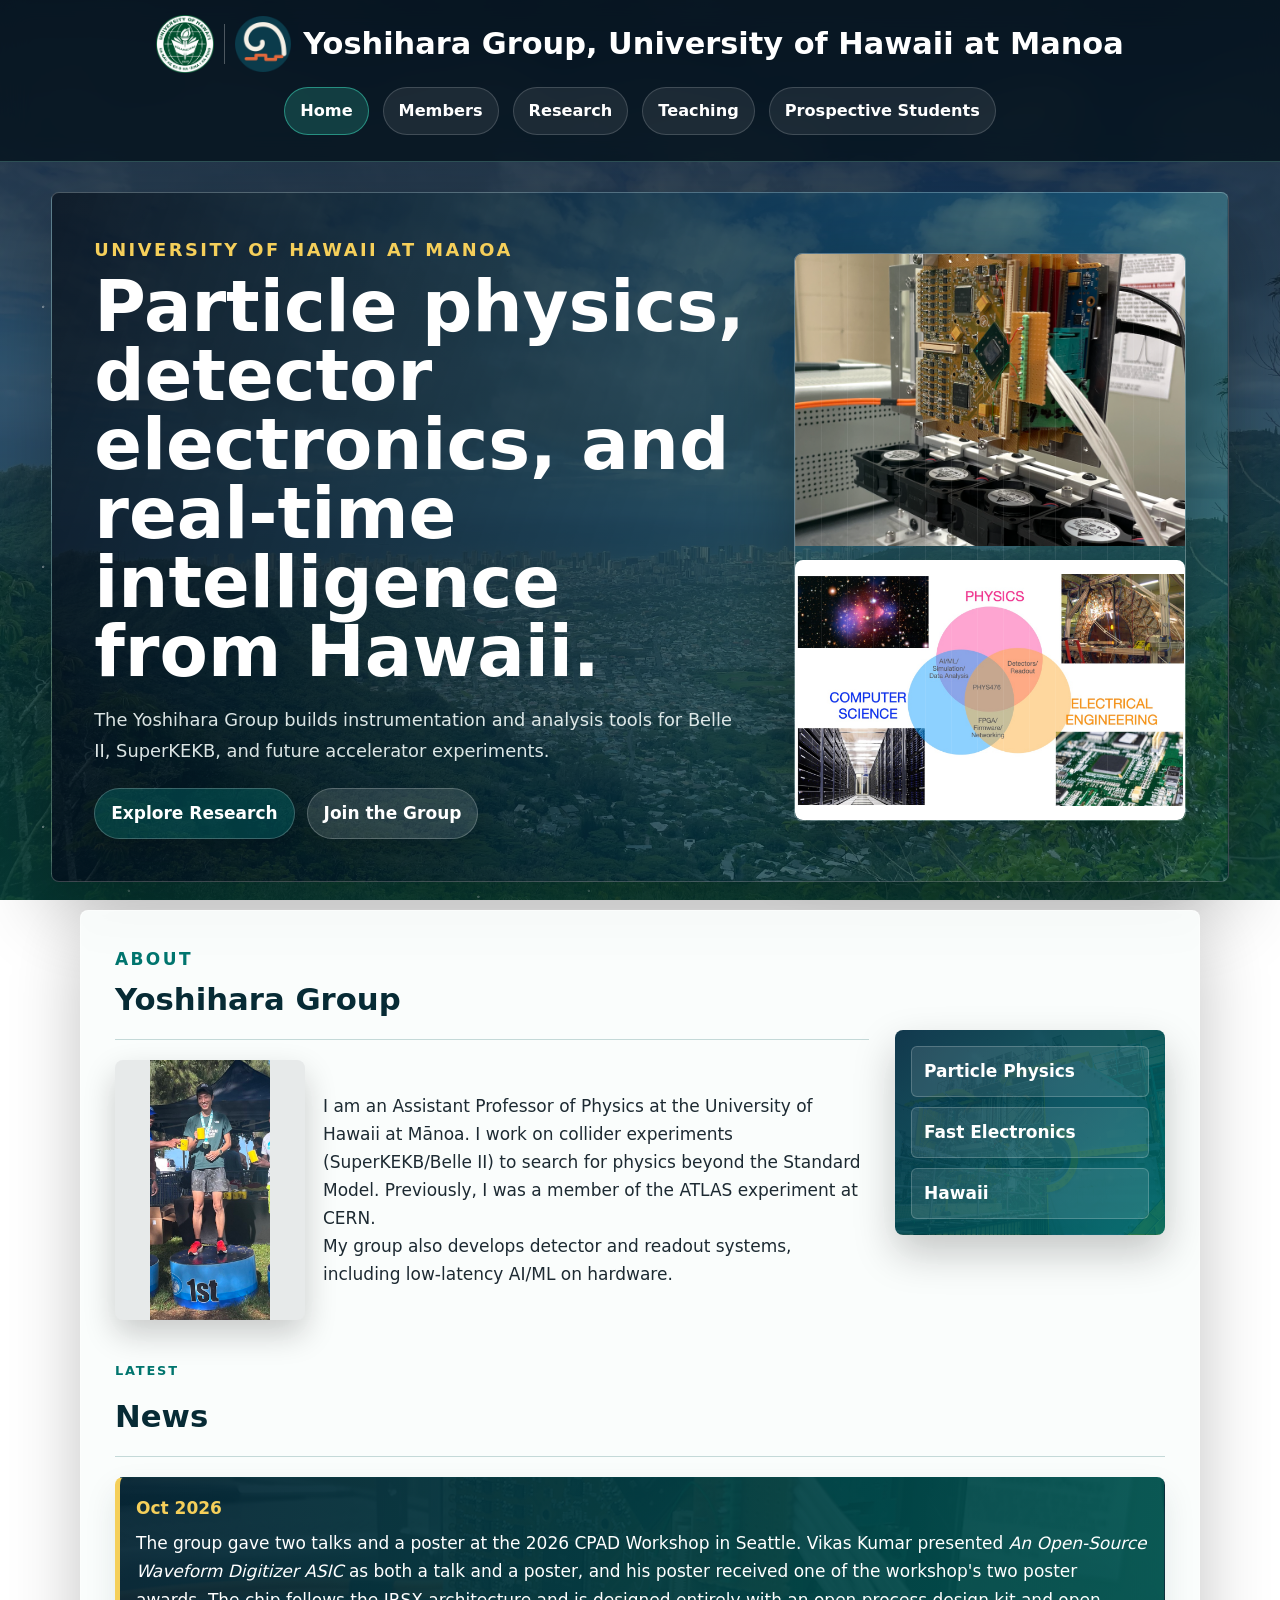
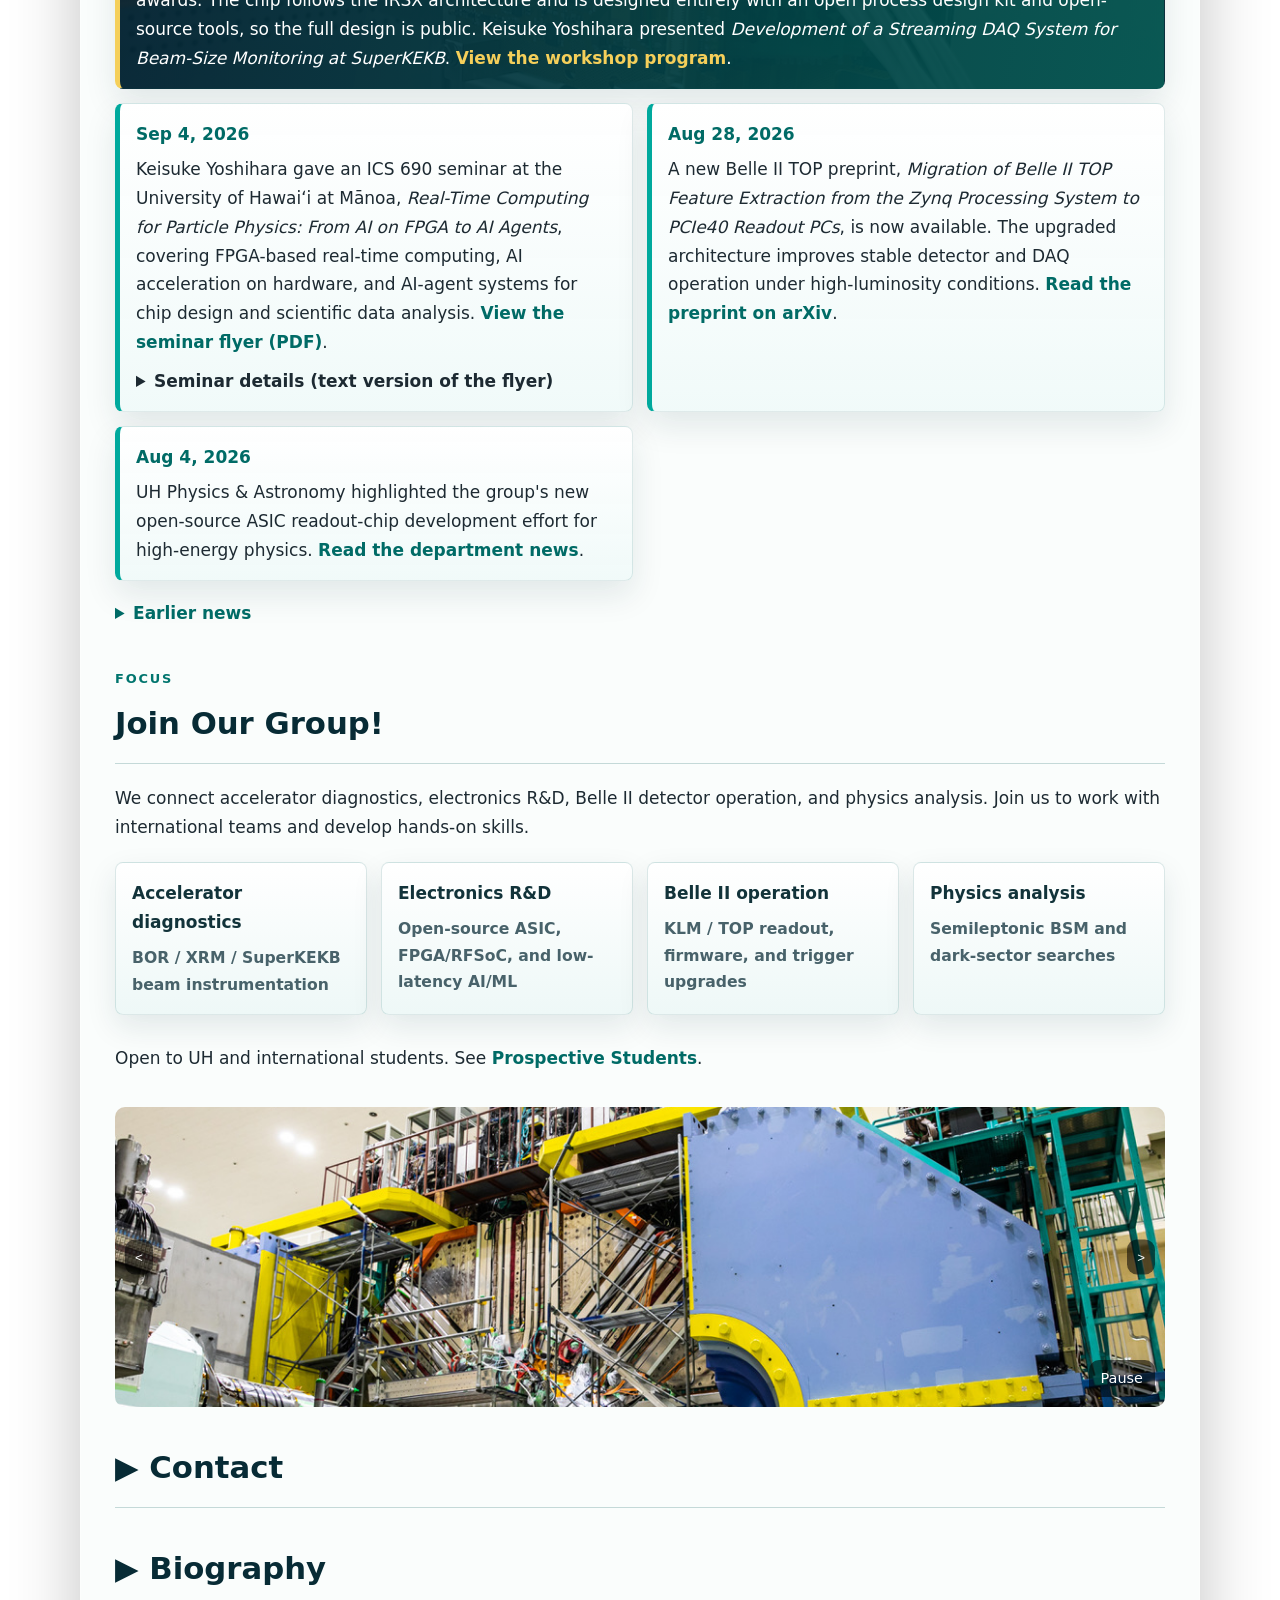
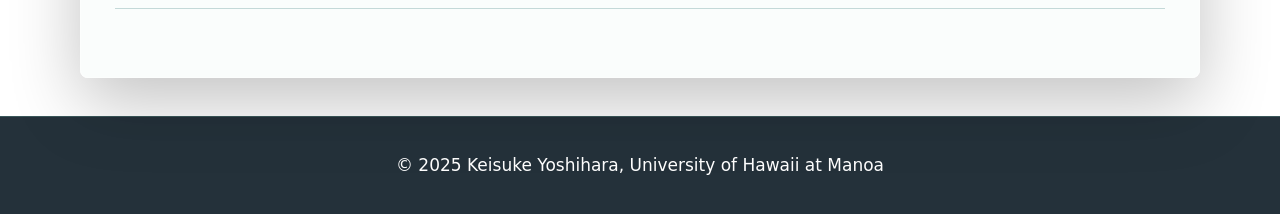
==== commit c384a707: "Show last three months of news; fold earlier news into a collapsible section Co-Authored-By: Claude " ====
--- a/index.html
+++ b/index.html
@@ -109,6 +109,10 @@
 		    UH Physics &amp; Astronomy highlighted the group's new open-source ASIC readout-chip development effort for high-energy physics.
 		    <a href="https://www.phys.hawaii.edu/professor-keisuke-yoshihara-launches-open-source-asic-readout-chip-development-effort-for-high-energy-physics/">Read the department news</a>.
 		</li>
+	    </ul>
+	    <details class="news-archive">
+	        <summary>Earlier news</summary>
+	        <ul class="news-list news-list-archive">
 		<li>
 		    <span class="news-date">July 2026</span>
 		    Horacio Crotte Ledesma, Tommy Lam, Cody Driver, and Keisuke Yoshihara presented their work at the 2026 Belle II Summer Workshop at the University of Louisville.
@@ -147,7 +151,8 @@
 		    <span class="news-date">Feb 2026</span>
 		    Postdoc Christopher Ketter received the Belle II Technical Thesis Award.
 		</li>
-	    </ul>
+	        </ul>
+	    </details>
 	</section>
 
         <!-- Lab Overview -->
--- a/style.css
+++ b/style.css
@@ -477,7 +477,7 @@
     box-shadow: 0 14px 32px rgba(10, 45, 55, 0.10);
 }
 
-.news-list li:first-child {
+.news-list:not(.news-list-archive) li:first-child {
     grid-column: 1 / -1;
     background:
         linear-gradient(100deg, rgba(6, 38, 54, 0.95), rgba(0, 84, 80, 0.94)),
@@ -488,8 +488,8 @@
     border-left-color: #f5cf5a;
 }
 
-.news-list li:first-child .news-date,
-.news-list li:first-child a {
+.news-list:not(.news-list-archive) li:first-child .news-date,
+.news-list:not(.news-list-archive) li:first-child a {
     color: #f5cf5a;
 }
 
@@ -498,6 +498,21 @@
     font-weight: bold;
     color: #006b66;
     margin: 0 0 6px;
+}
+
+.news-archive {
+    margin-top: 18px;
+}
+
+.news-archive summary {
+    cursor: pointer;
+    font-weight: bold;
+    color: #006b66;
+}
+
+.news-archive summary:focus-visible {
+    outline: 3px solid #f5cf5a;
+    outline-offset: 3px;
 }
 
 /* =========================
@@ -1085,7 +1100,7 @@
         grid-template-columns: 1fr;
     }
 
-    .news-list li:first-child,
+    .news-list:not(.news-list-archive) li:first-child,
     .research-card-feature {
         grid-column: auto;
     }
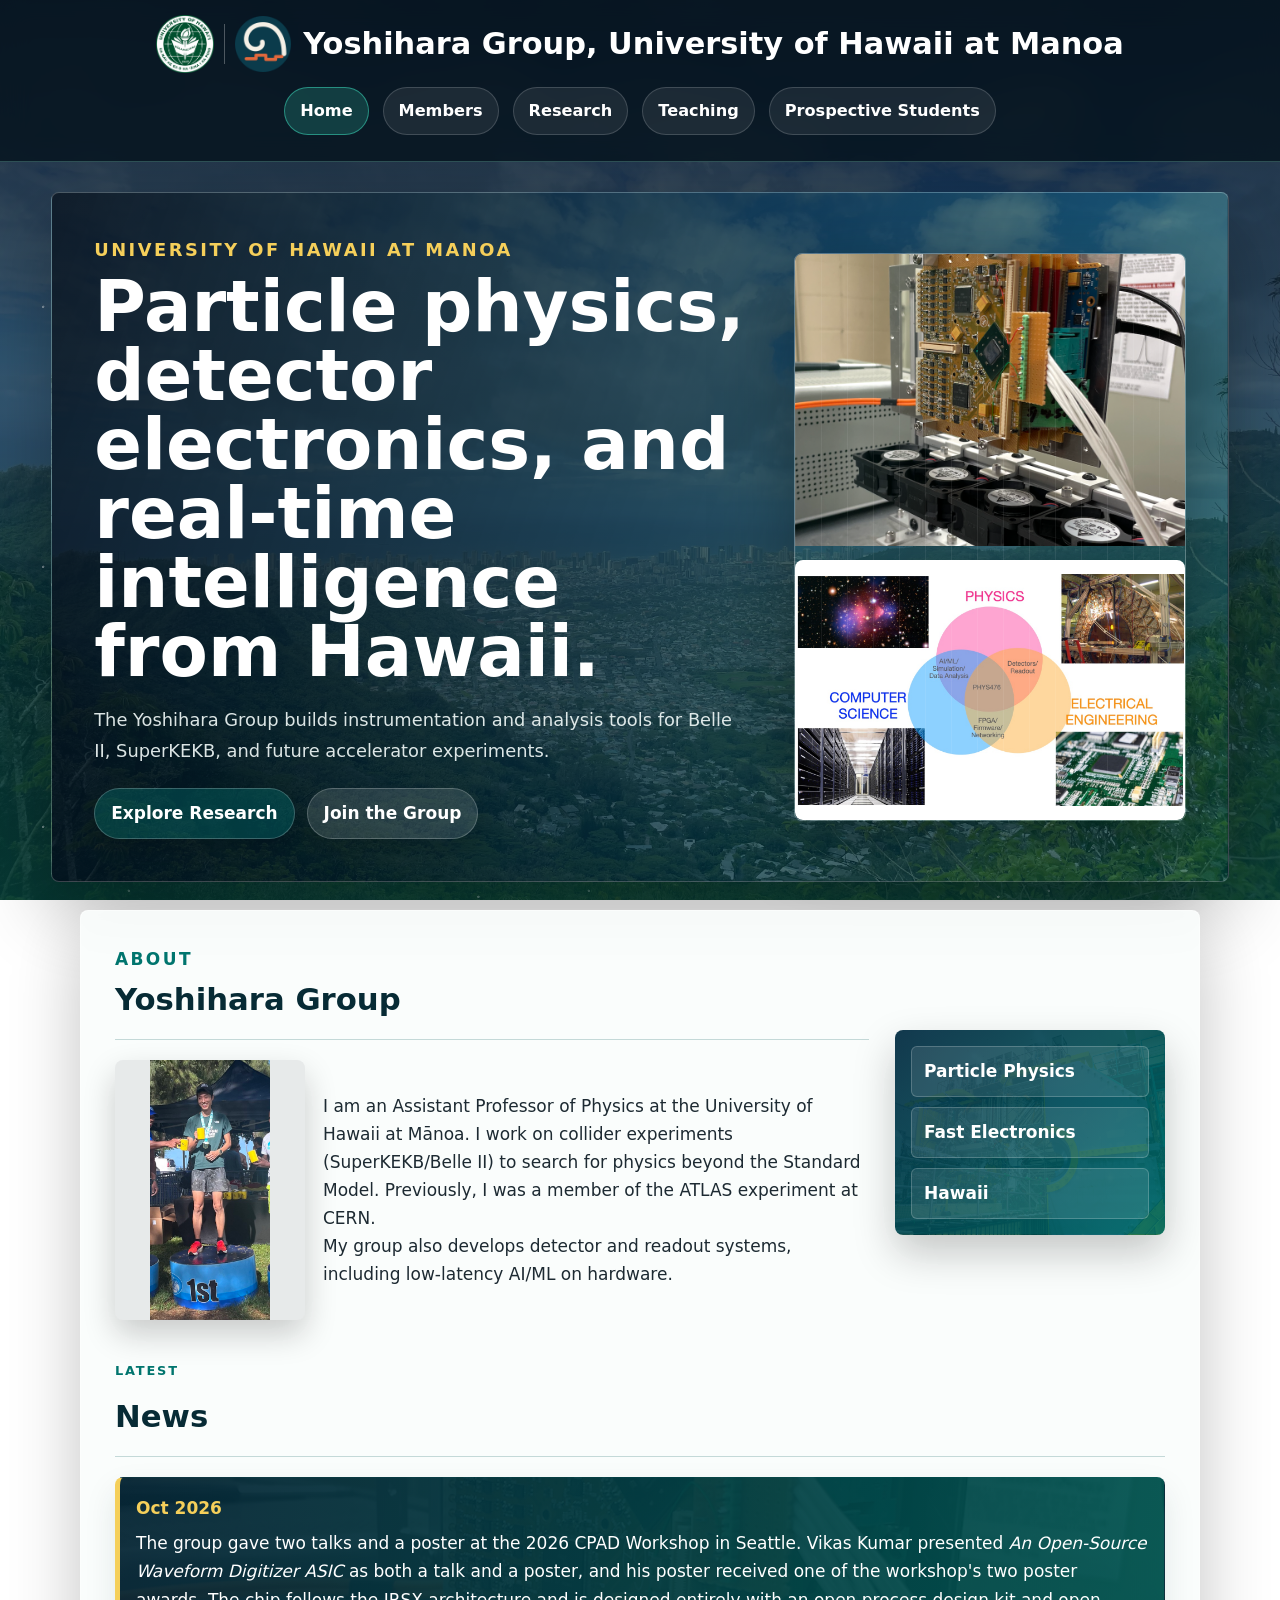
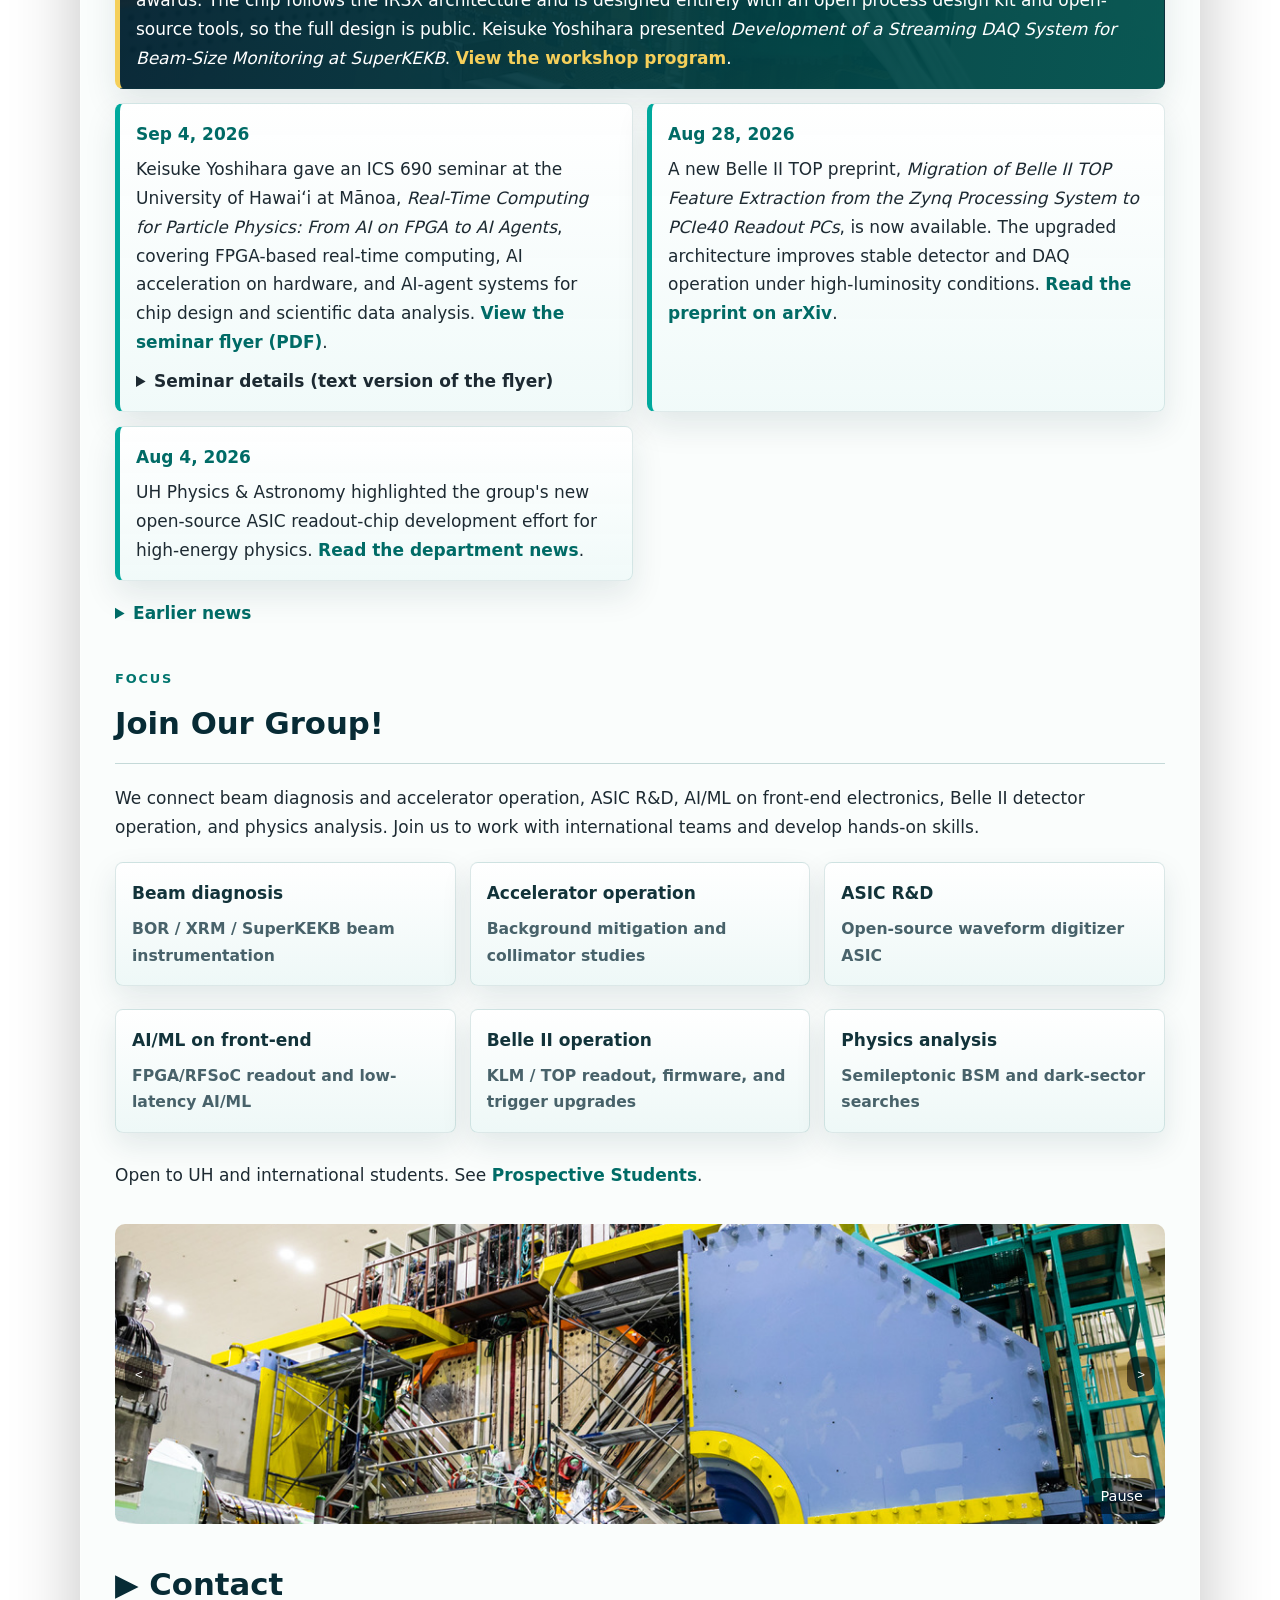
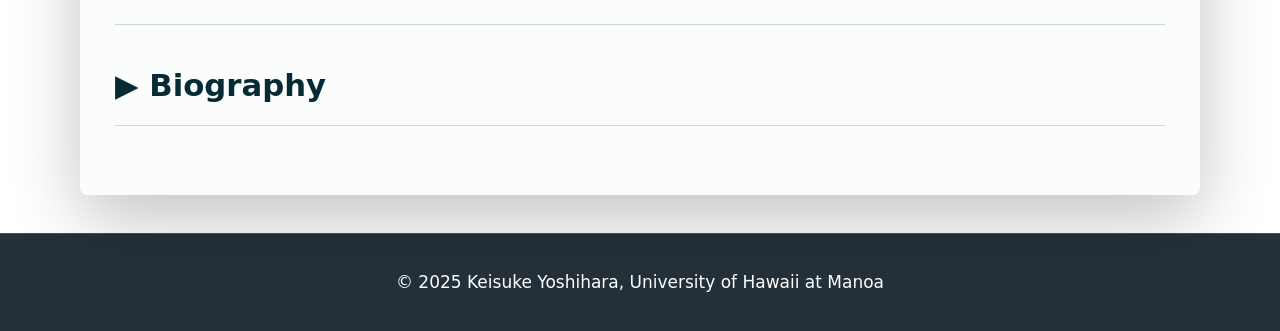
==== commit c96932e0: "Align Join Our Group focus areas with research page; 3-column focus grid Co-Authored-By: Claude Opus" ====
--- a/index.html
+++ b/index.html
@@ -159,12 +159,15 @@
         <section id="lab-overview" class="feature-section">
             <p class="section-kicker">Focus</p>
             <h2>Join Our Group!</h2>
-            <p>We connect accelerator diagnostics, electronics R&amp;D, Belle II detector operation,
-            and physics analysis. Join us to work with international teams and develop hands-on skills.
+            <p>We connect beam diagnosis and accelerator operation, ASIC R&amp;D, AI/ML on front-end
+            electronics, Belle II detector operation, and physics analysis. Join us to work with
+            international teams and develop hands-on skills.
             </p>
             <ul class="focus-grid">
-                <li><strong>Accelerator diagnostics</strong><span>BOR / XRM / SuperKEKB beam instrumentation</span></li>
-                <li><strong>Electronics R&amp;D</strong><span>Open-source ASIC, FPGA/RFSoC, and low-latency AI/ML</span></li>
+                <li><strong>Beam diagnosis</strong><span>BOR / XRM / SuperKEKB beam instrumentation</span></li>
+                <li><strong>Accelerator operation</strong><span>Background mitigation and collimator studies</span></li>
+                <li><strong>ASIC R&amp;D</strong><span>Open-source waveform digitizer ASIC</span></li>
+                <li><strong>AI/ML on front-end</strong><span>FPGA/RFSoC readout and low-latency AI/ML</span></li>
                 <li><strong>Belle II operation</strong><span>KLM / TOP readout, firmware, and trigger upgrades</span></li>
                 <li><strong>Physics analysis</strong><span>Semileptonic BSM and dark-sector searches</span></li>
             </ul>
--- a/style.css
+++ b/style.css
@@ -428,7 +428,7 @@
 
 .focus-grid {
     display: grid;
-    grid-template-columns: repeat(4, minmax(0, 1fr));
+    grid-template-columns: repeat(3, minmax(0, 1fr));
     gap: 14px;
     margin: 20px 0;
 }
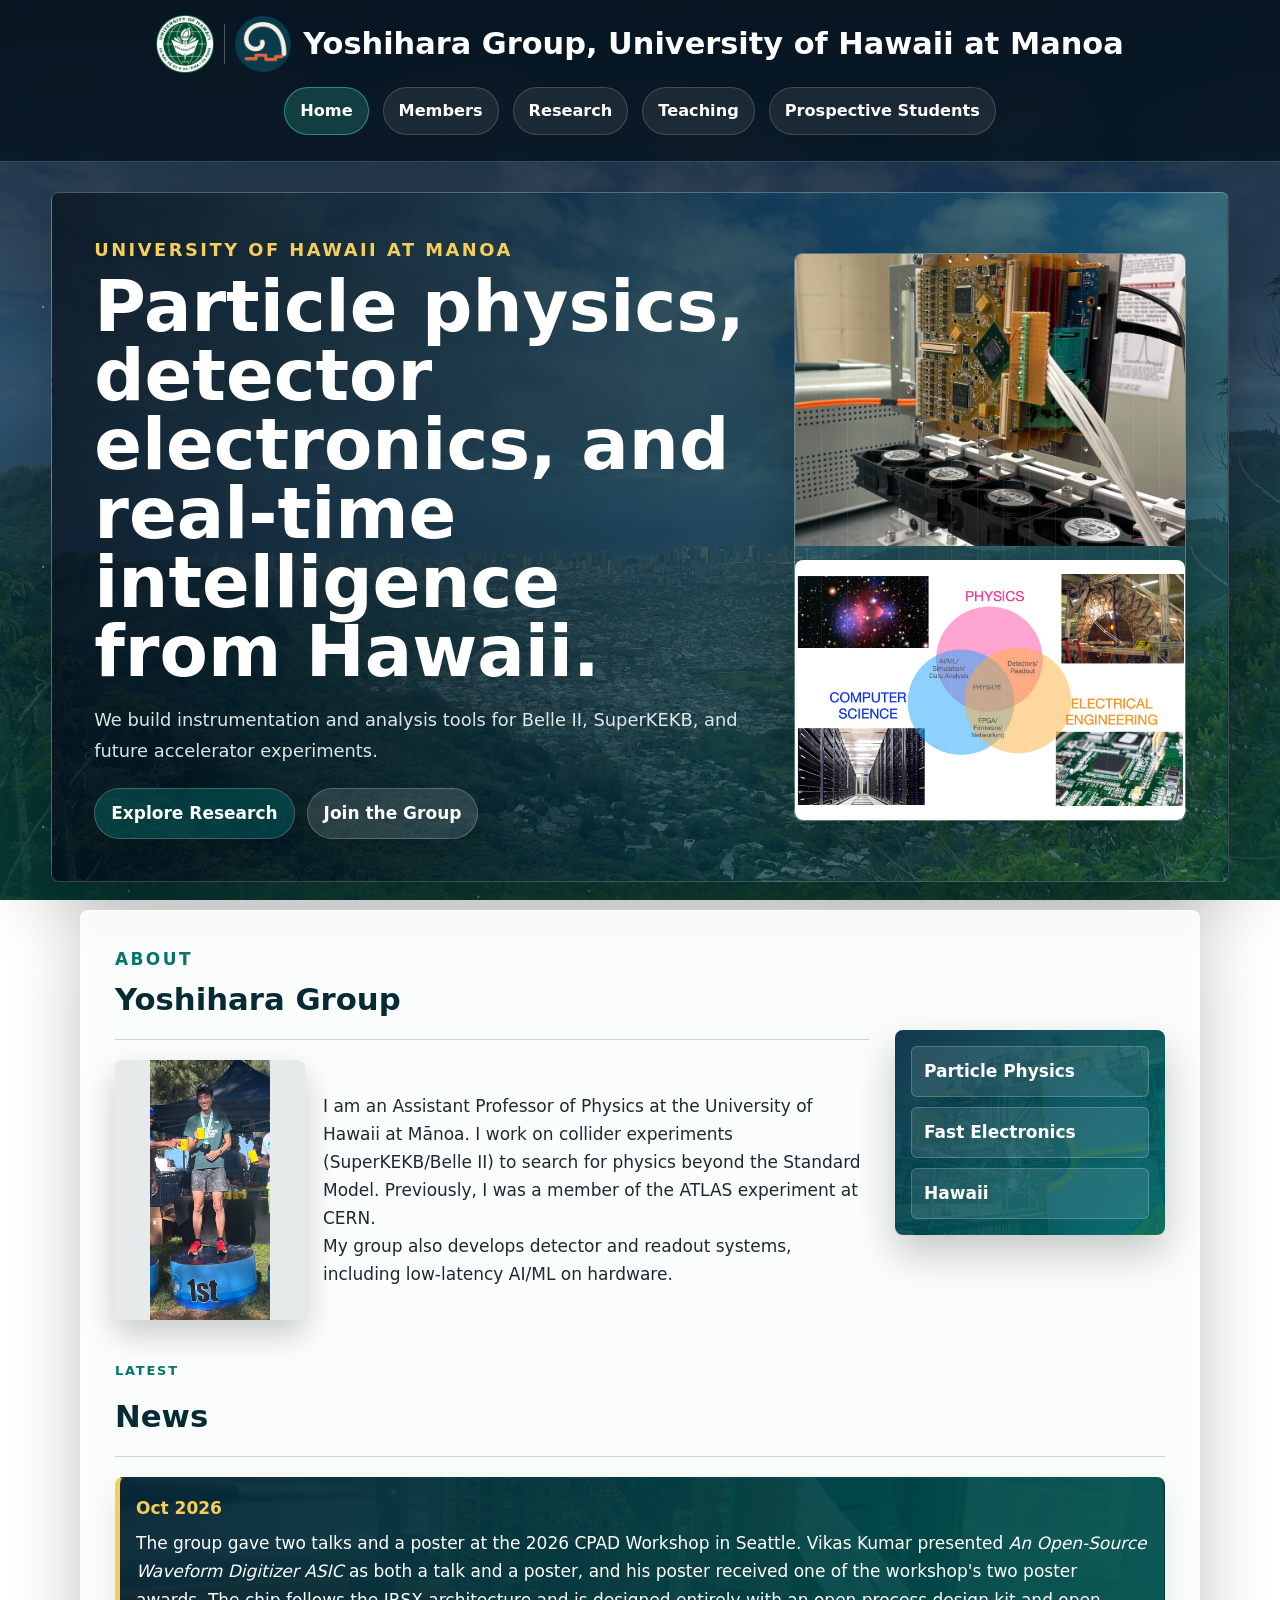
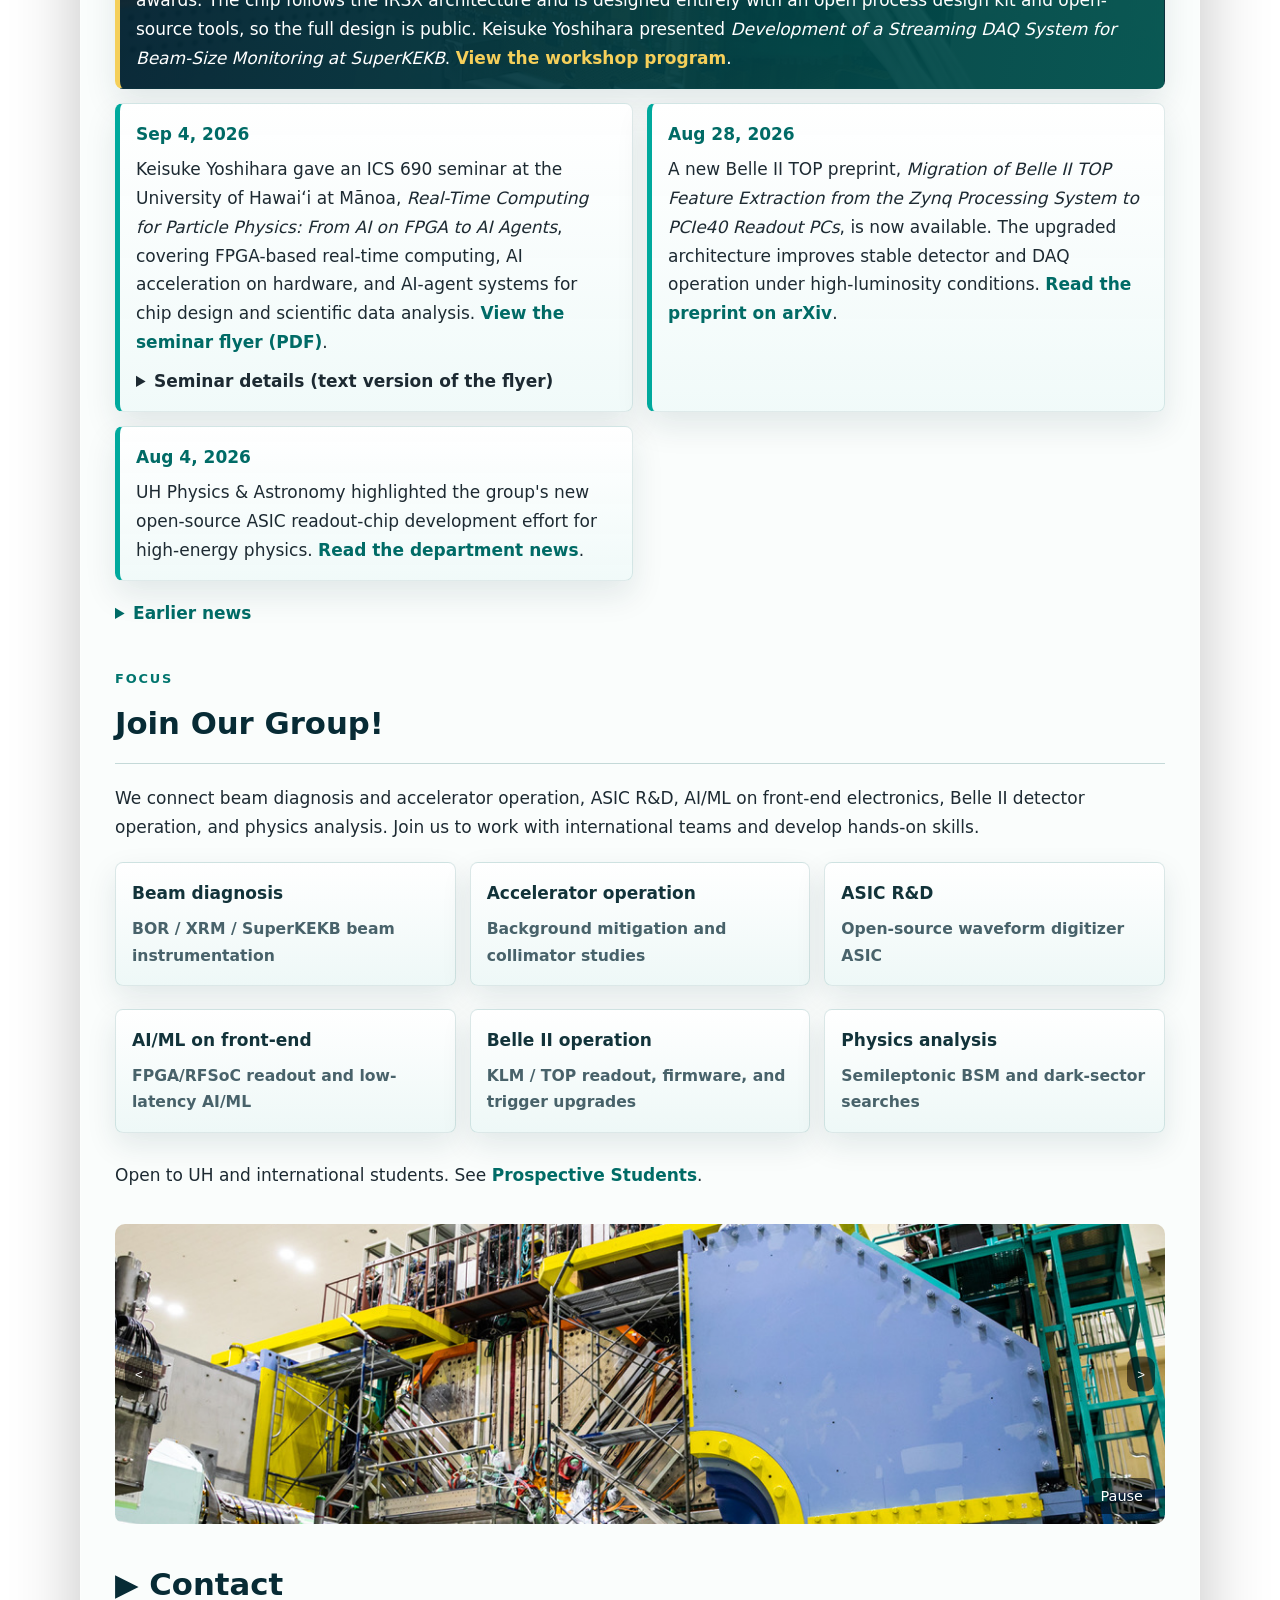
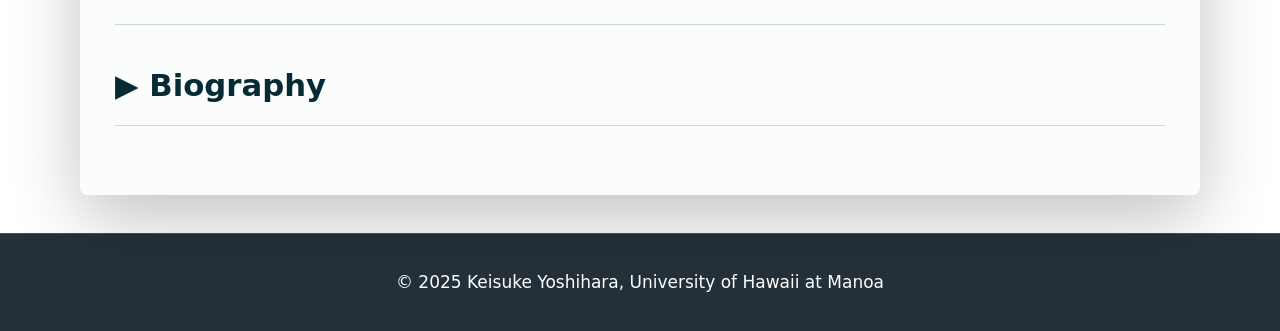
==== commit a410f4ba: "Use first person in the top-page intro sentence Co-Authored-By: Claude Opus 5.5 <noreply@anthropic.c" ====
--- a/index.html
+++ b/index.html
@@ -34,7 +34,7 @@
             <p class="eyebrow">University of Hawaii at Manoa</p>
             <h2>Particle physics, detector electronics, and real-time intelligence from Hawaii.</h2>
             <p>
-                The Yoshihara Group builds instrumentation and analysis tools for Belle II, SuperKEKB,
+                We build instrumentation and analysis tools for Belle II, SuperKEKB,
                 and future accelerator experiments.
             </p>
             <div class="hero-actions">
--- a/style.css
+++ b/style.css
@@ -1256,3 +1256,9 @@
 .text-version ul {
     margin: 8px 0 0;
 }
+
+/* Wide figure (diagram + photo) in the feature card: show it whole */
+.research-card .research-card-image.research-card-image-wide {
+    height: auto;
+    object-fit: contain;
+}
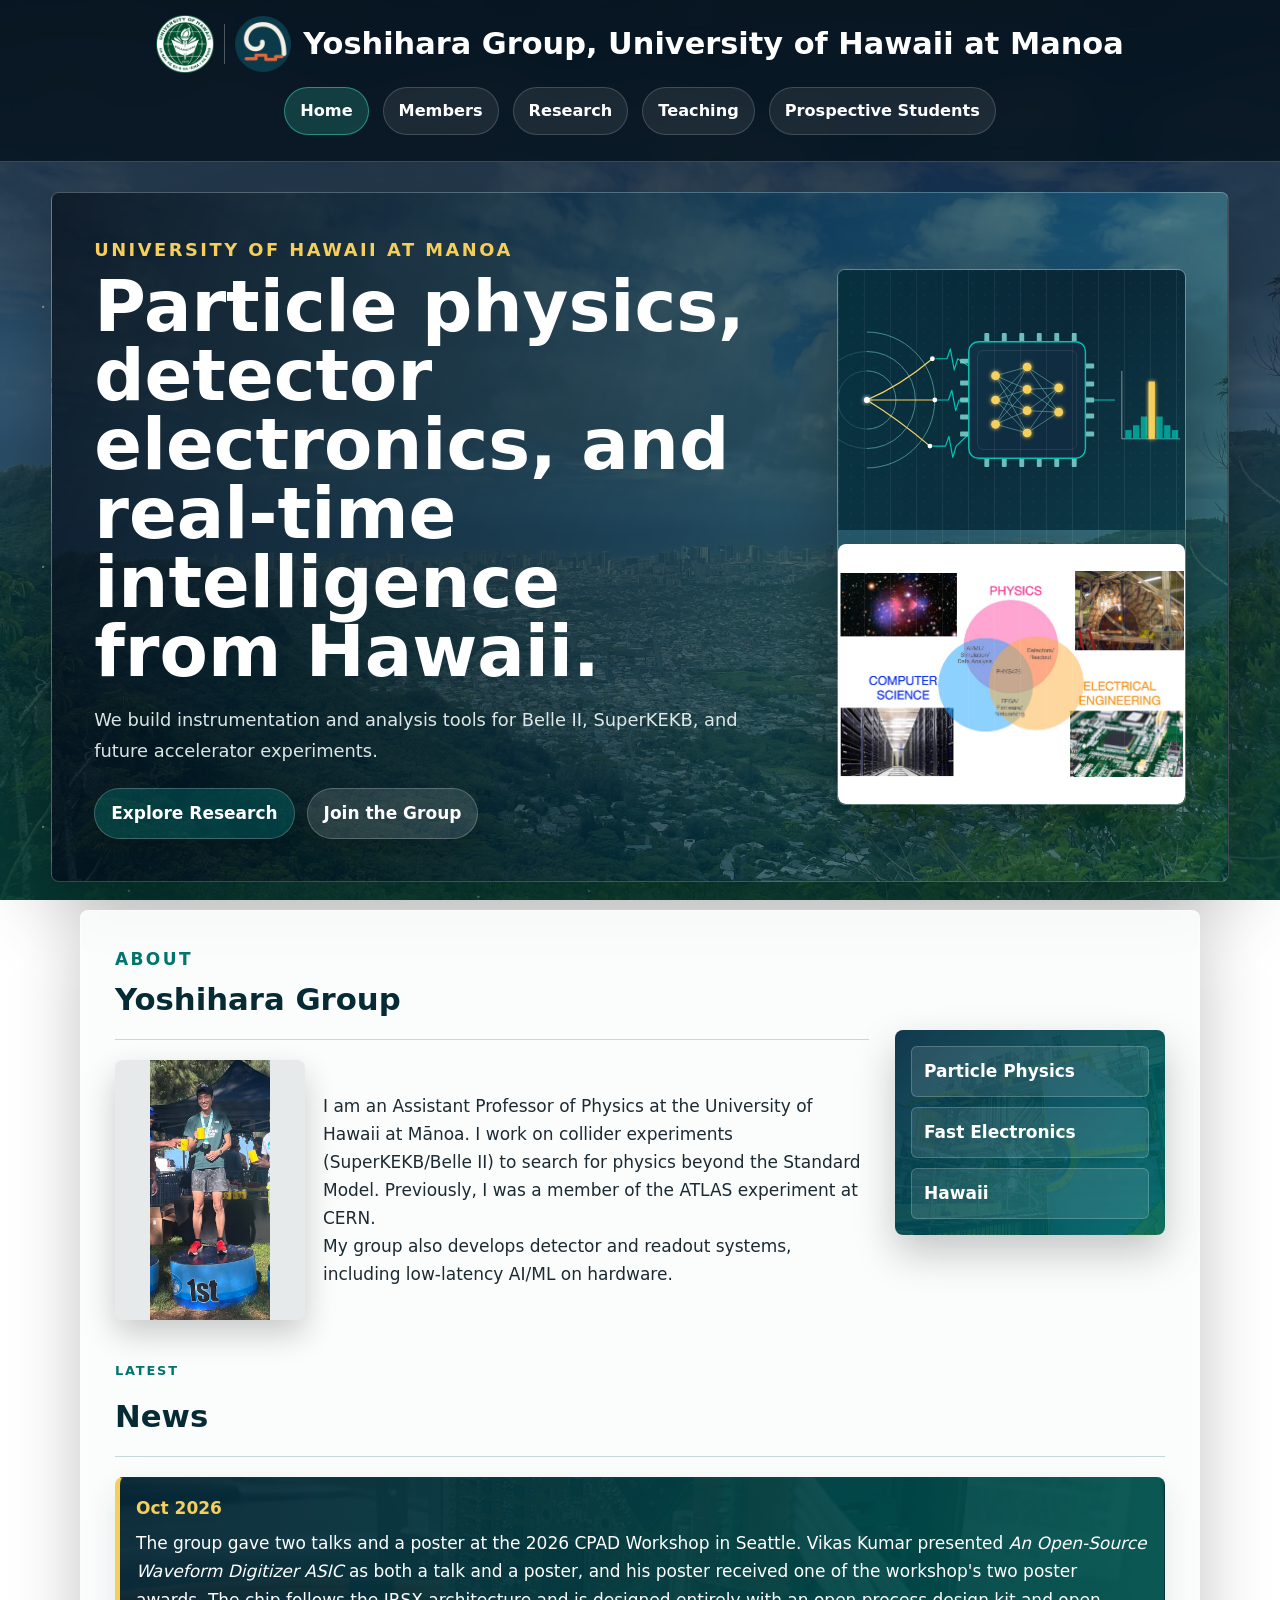
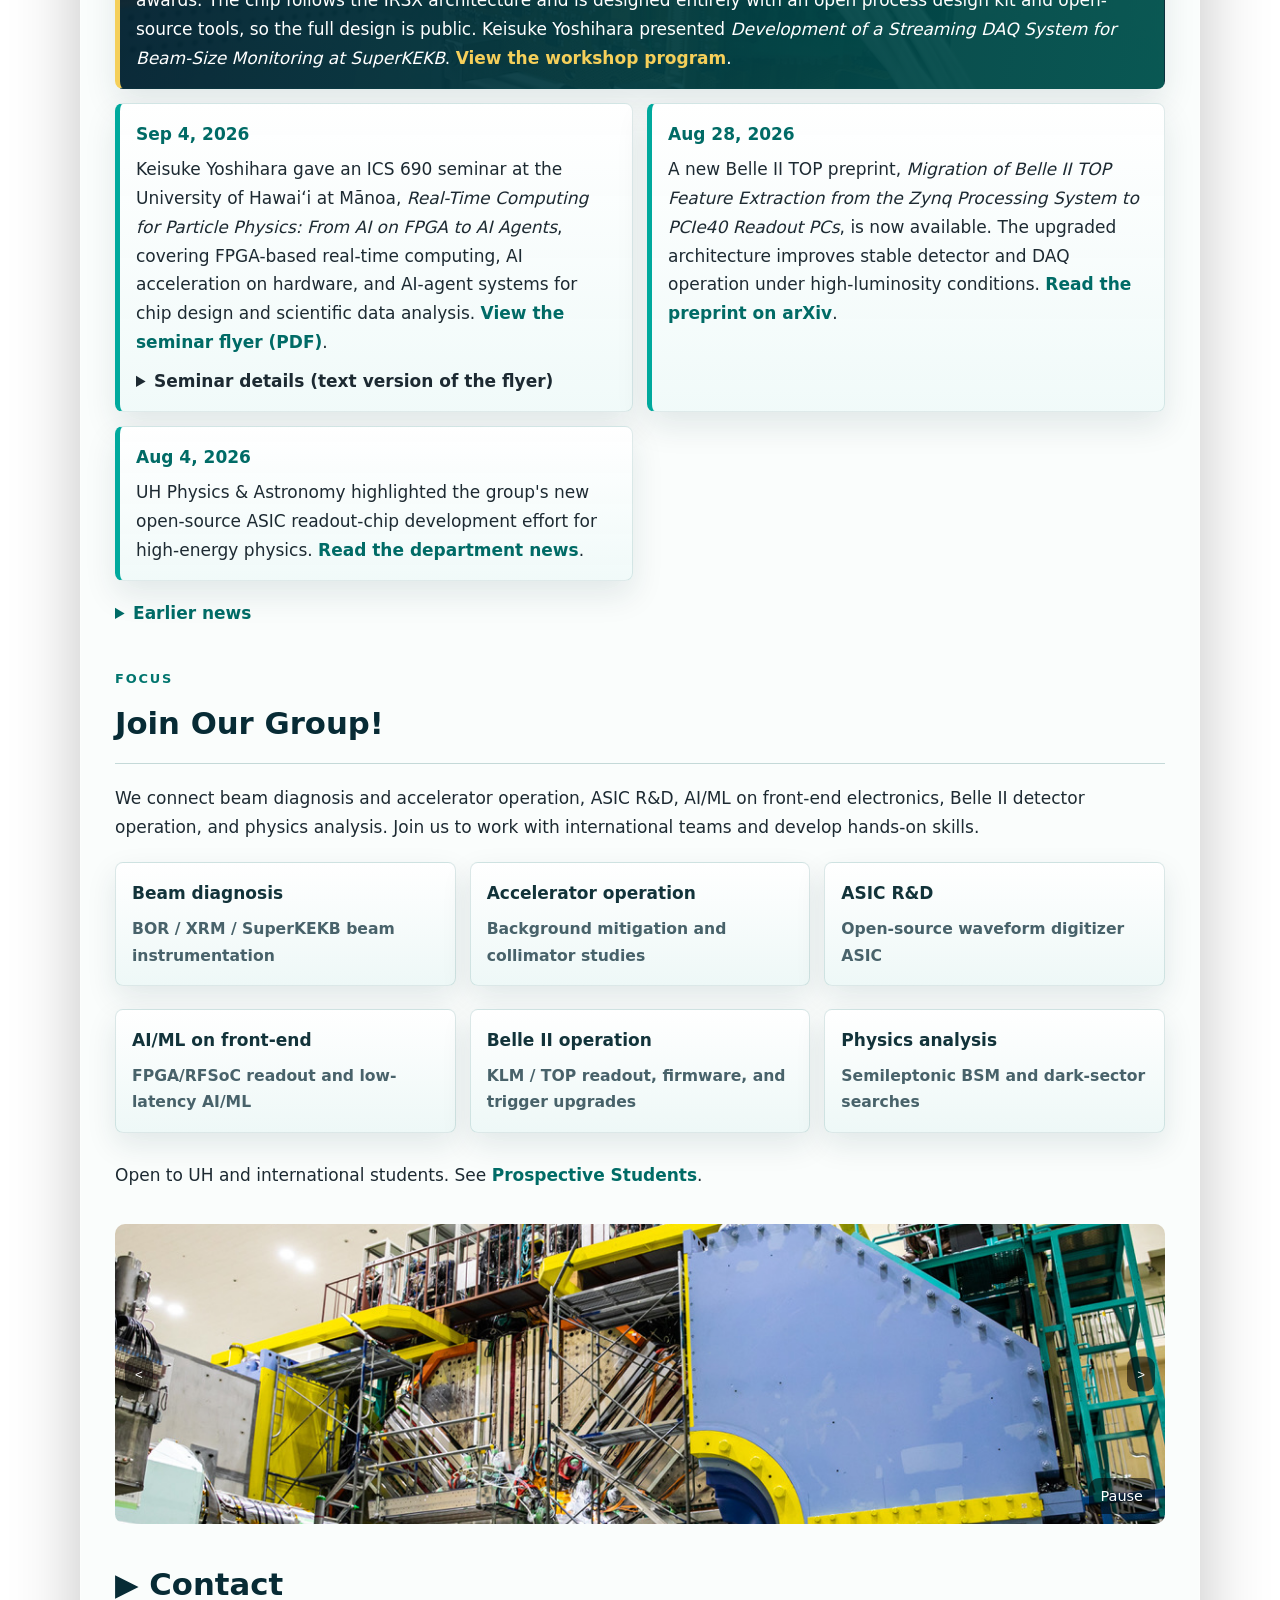
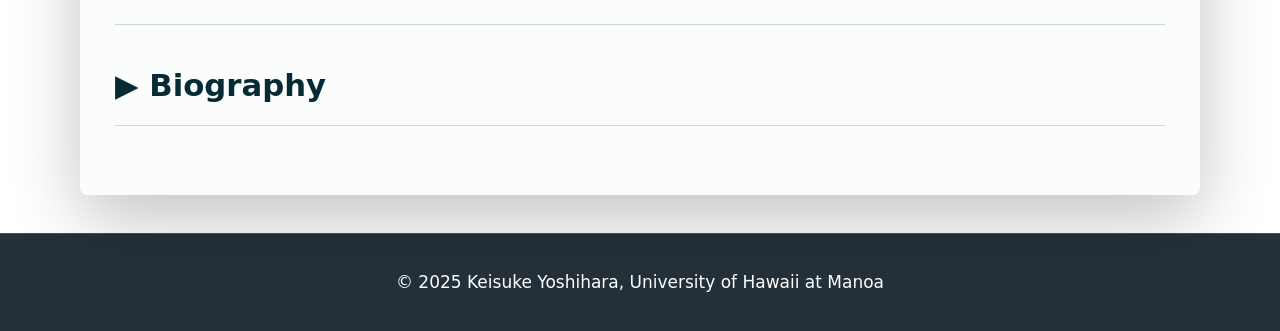
==== commit 49ddc385: "Replace top-page hero photo with an AI-on-chip illustration Co-Authored-By: Claude Opus 5.5 <noreply" ====
--- a/index.html
+++ b/index.html
@@ -43,7 +43,7 @@
             </div>
         </div>
         <div class="hero-media">
-            <img src="figures/topbs.png" alt="TOP detector electronics board stack">
+            <img src="figures/ai_on_chip.svg" alt="Illustration of detector signals processed by AI on a chip">
             <div class="hero-research-area">
                 <img src="figures/research_area.jpg" alt="Research areas connecting physics, computer science, and electrical engineering">
             </div>
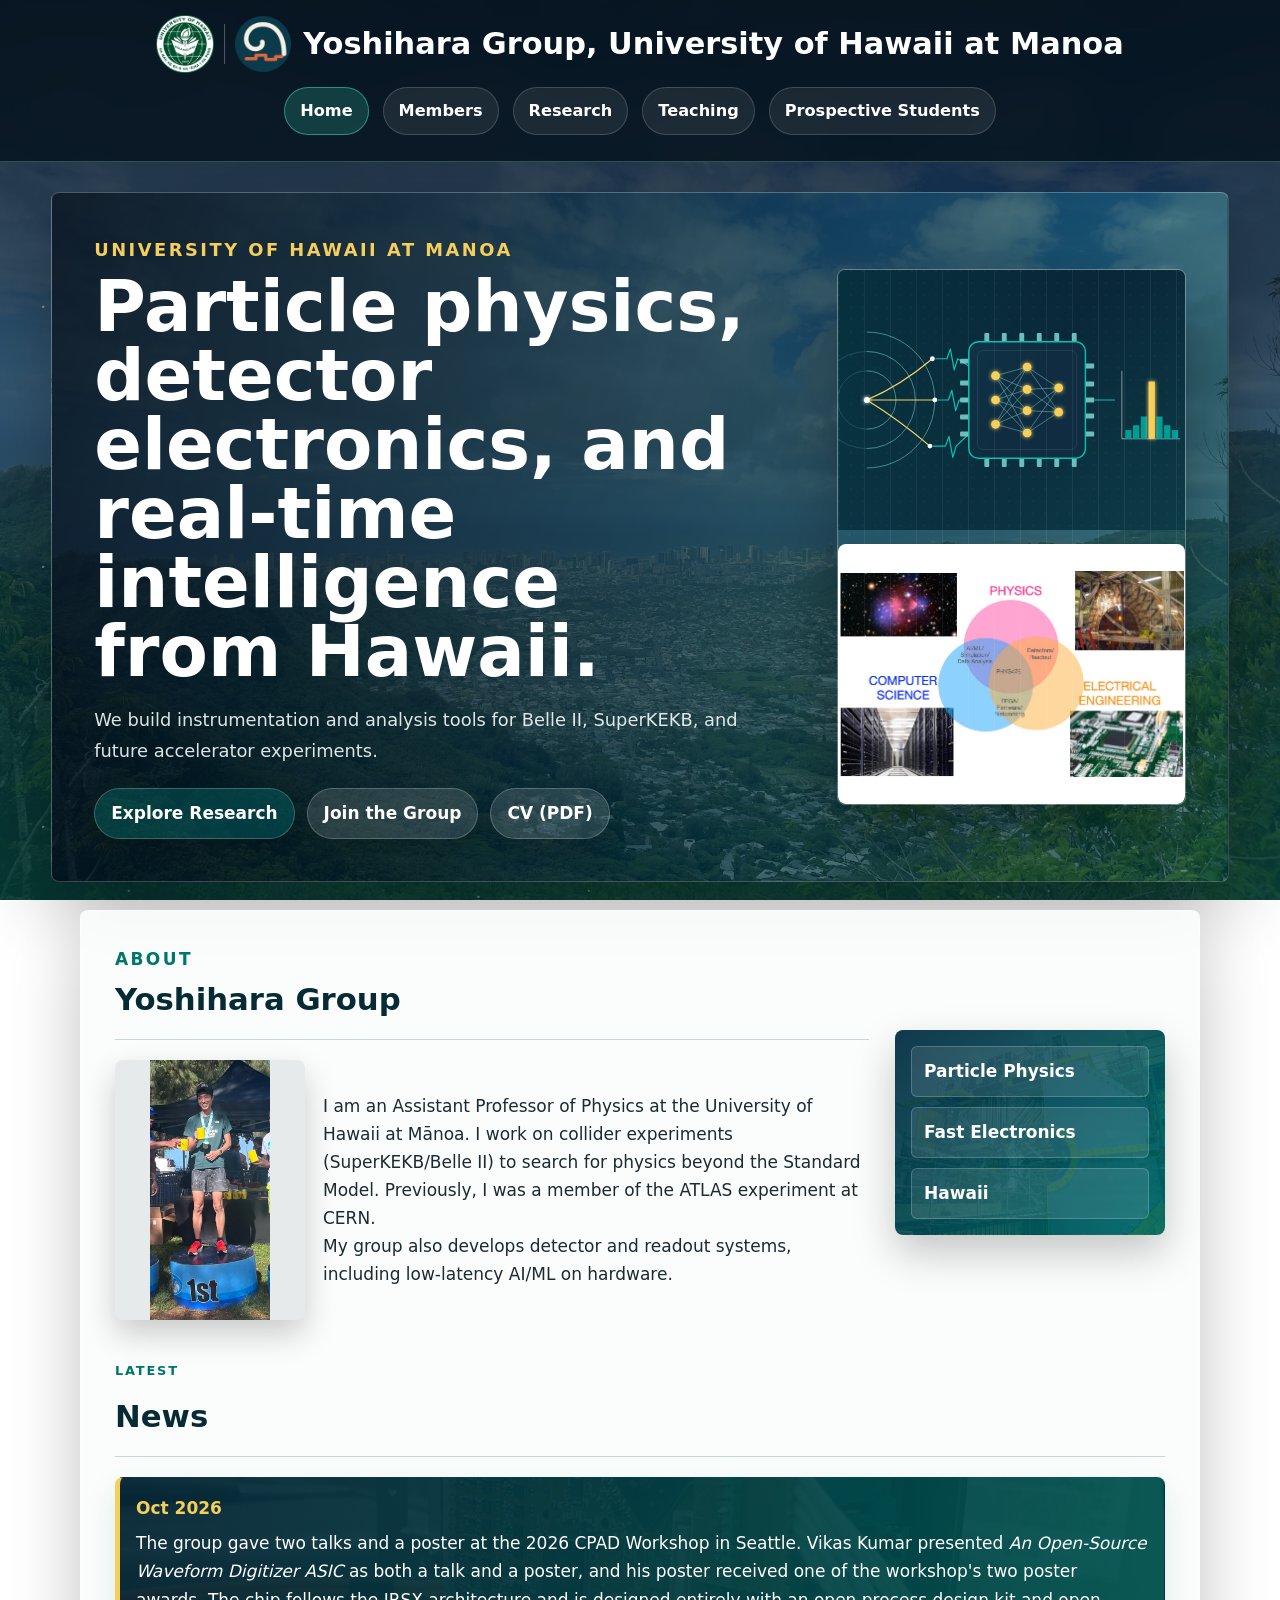
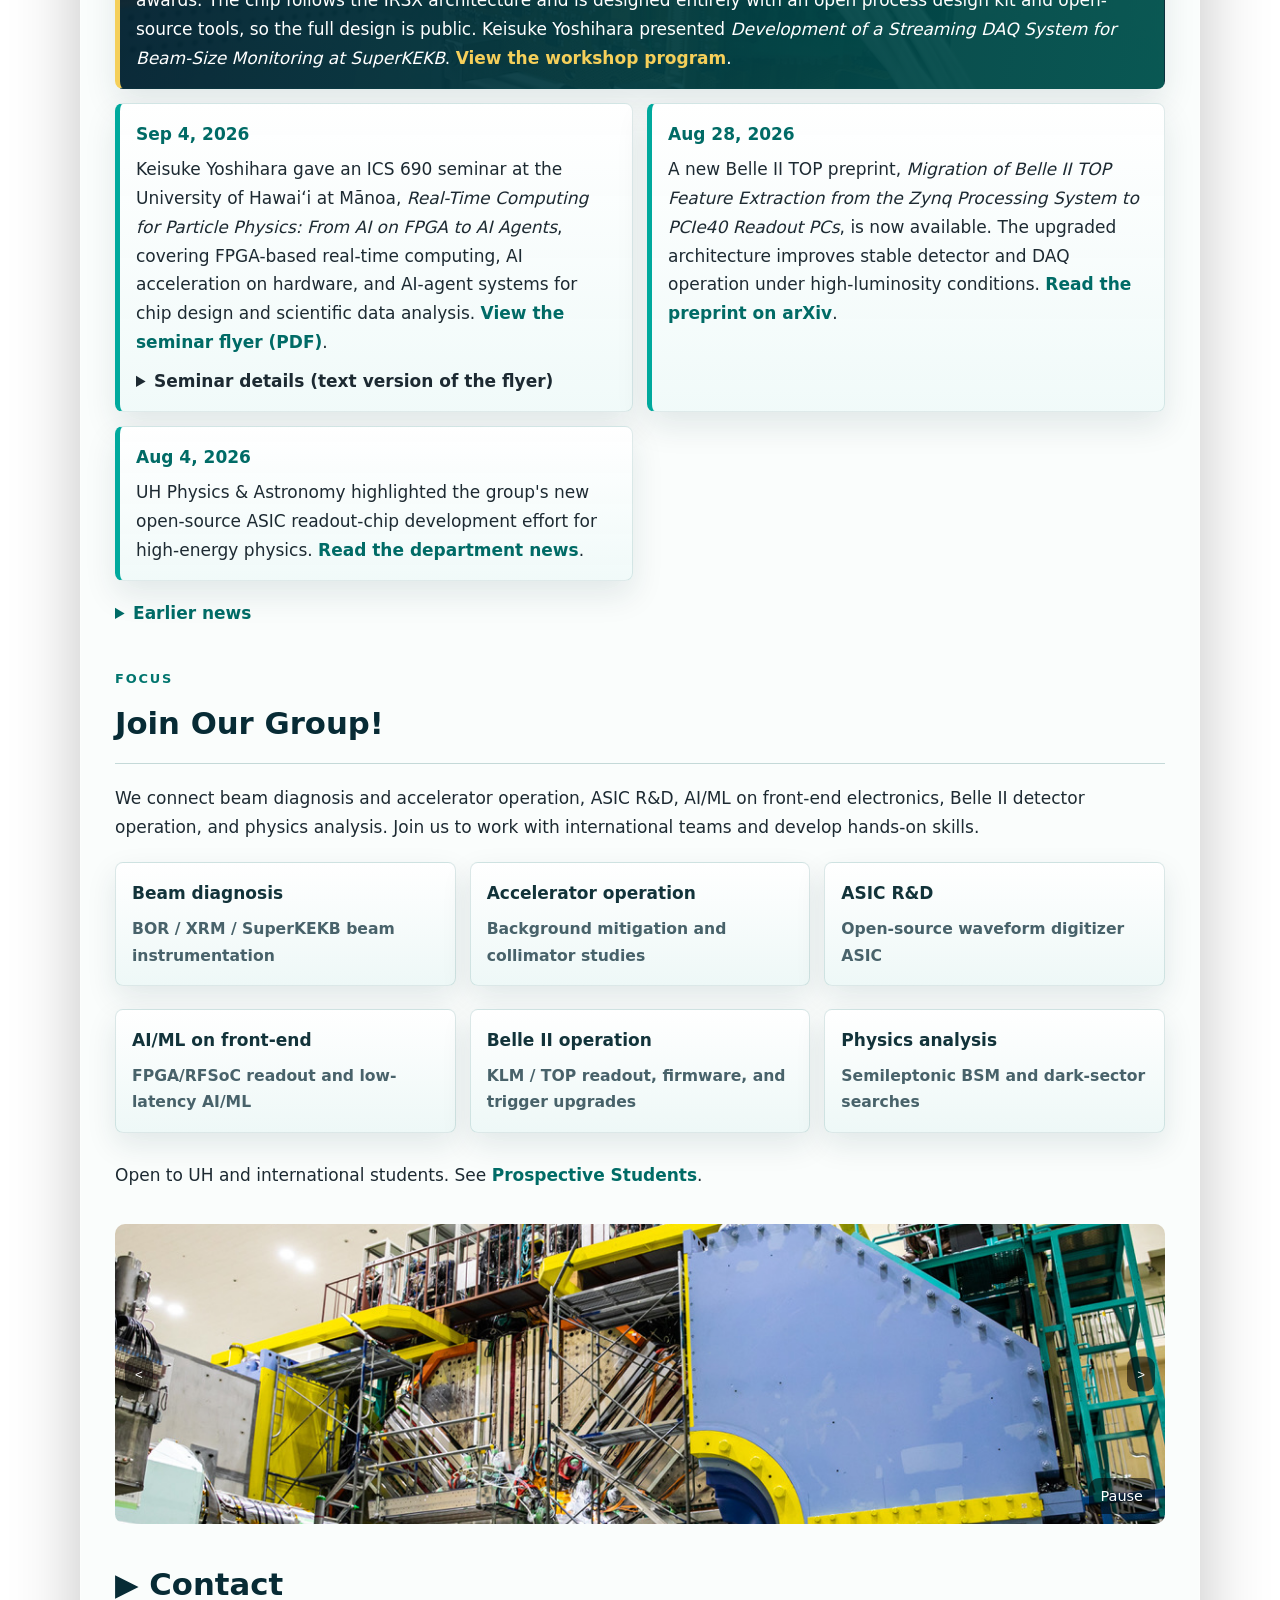
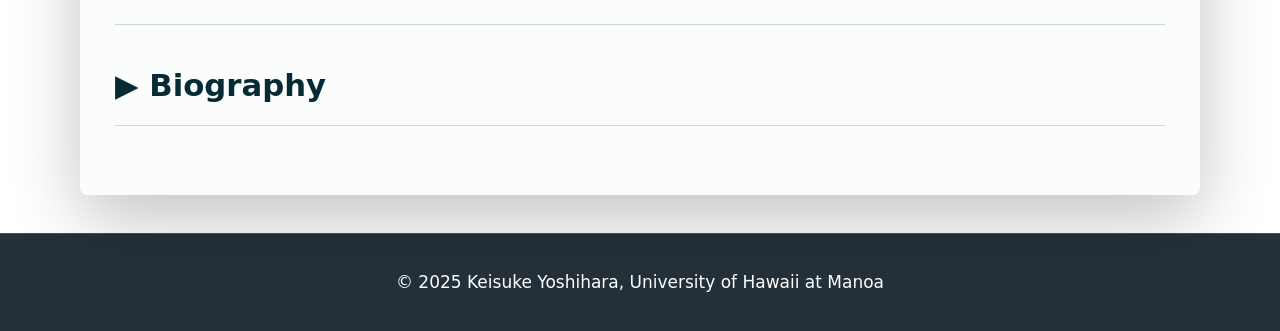
==== commit ae3af088: "Add CV (PDF) link to the top page Co-Authored-By: Claude Opus 5.5 <noreply@anthropic.com>" ====
--- a/index.html
+++ b/index.html
@@ -40,6 +40,7 @@
             <div class="hero-actions">
                 <a href="research.html">Explore Research</a>
                 <a href="prospective.html">Join the Group</a>
+                <a href="documents/Keisuke_Yoshihara_CV.pdf" target="_blank" rel="noopener">CV (PDF)</a>
             </div>
         </div>
         <div class="hero-media">
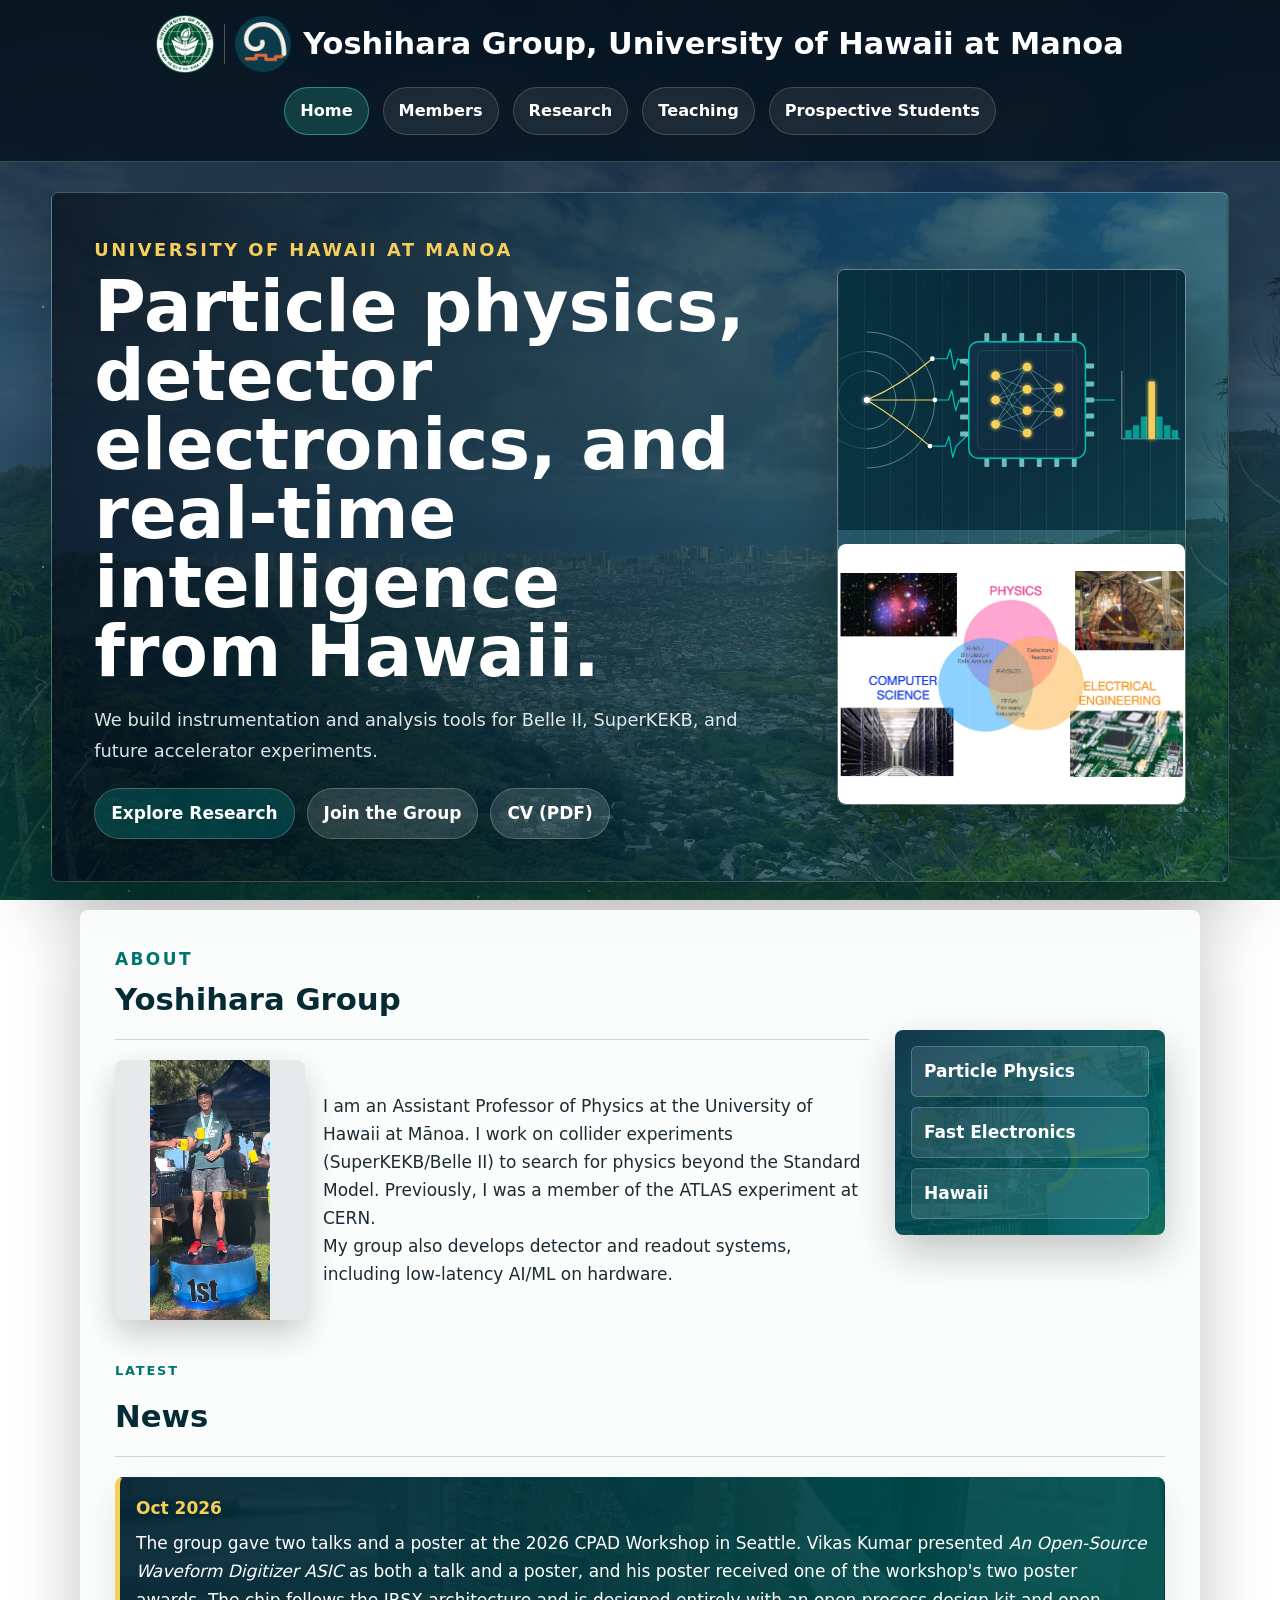
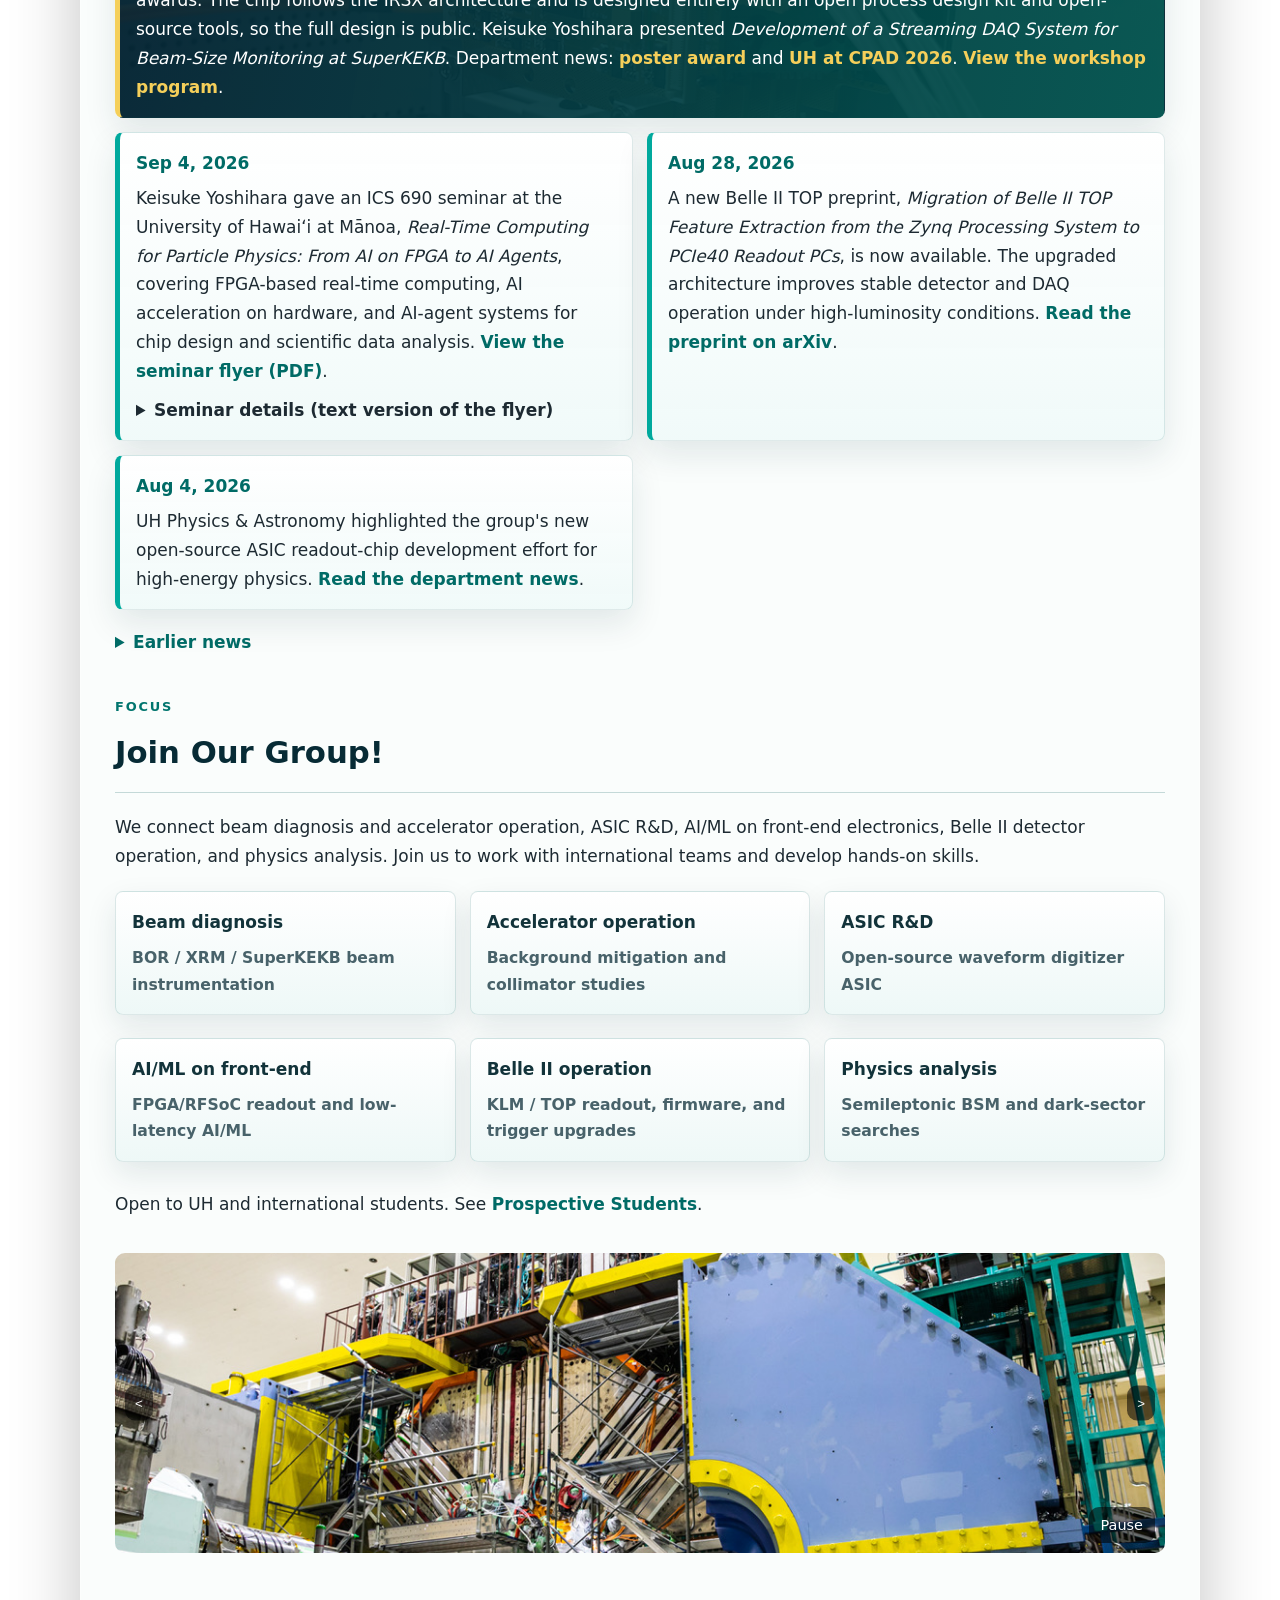
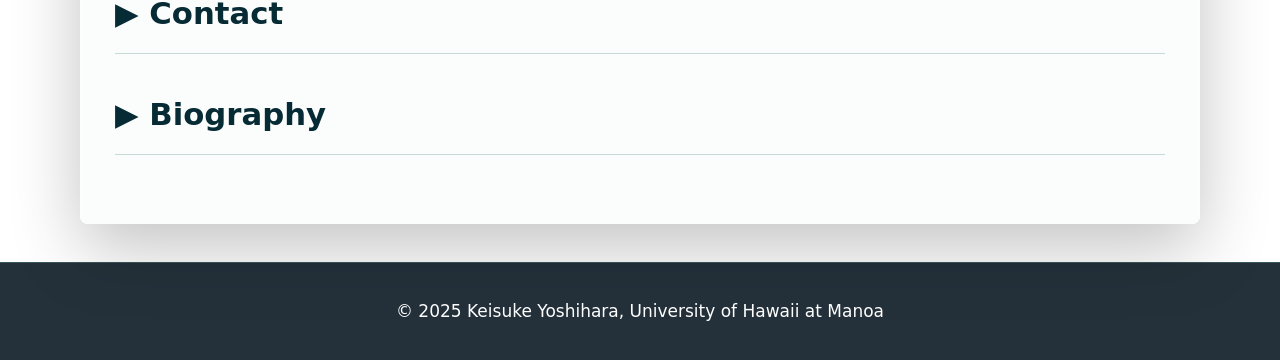
==== commit 9ffe3f68: "Link department news on the CPAD 2026 poster award and UH at CPAD 2026 Co-Authored-By: Claude Opus 5" ====
--- a/index.html
+++ b/index.html
@@ -85,6 +85,7 @@
 		<li>
 		    <span class="news-date">Oct 2026</span>
 		    The group gave two talks and a poster at the 2026 CPAD Workshop in Seattle. Vikas Kumar presented <em>An Open-Source Waveform Digitizer ASIC</em> as both a talk and a poster, and his poster received one of the workshop's two poster awards. The chip follows the IRSX architecture and is designed entirely with an open process design kit and open-source tools, so the full design is public. Keisuke Yoshihara presented <em>Development of a Streaming DAQ System for Beam-Size Monitoring at SuperKEKB</em>.
+		    Department news: <a href="https://www.phys.hawaii.edu/uh-manoa-graduate-student-wins-poster-award-at-national-particle-physics-detector-workshop/" target="_blank" rel="noopener">poster award</a> and <a href="https://www.phys.hawaii.edu/uh-researchers-at-cpad-2026-in-seattle/" target="_blank" rel="noopener">UH at CPAD 2026</a>.
 		    <a href="https://indico.global/event/17230/" target="_blank" rel="noopener">View the workshop program</a>.
 		</li>
 		<li>
